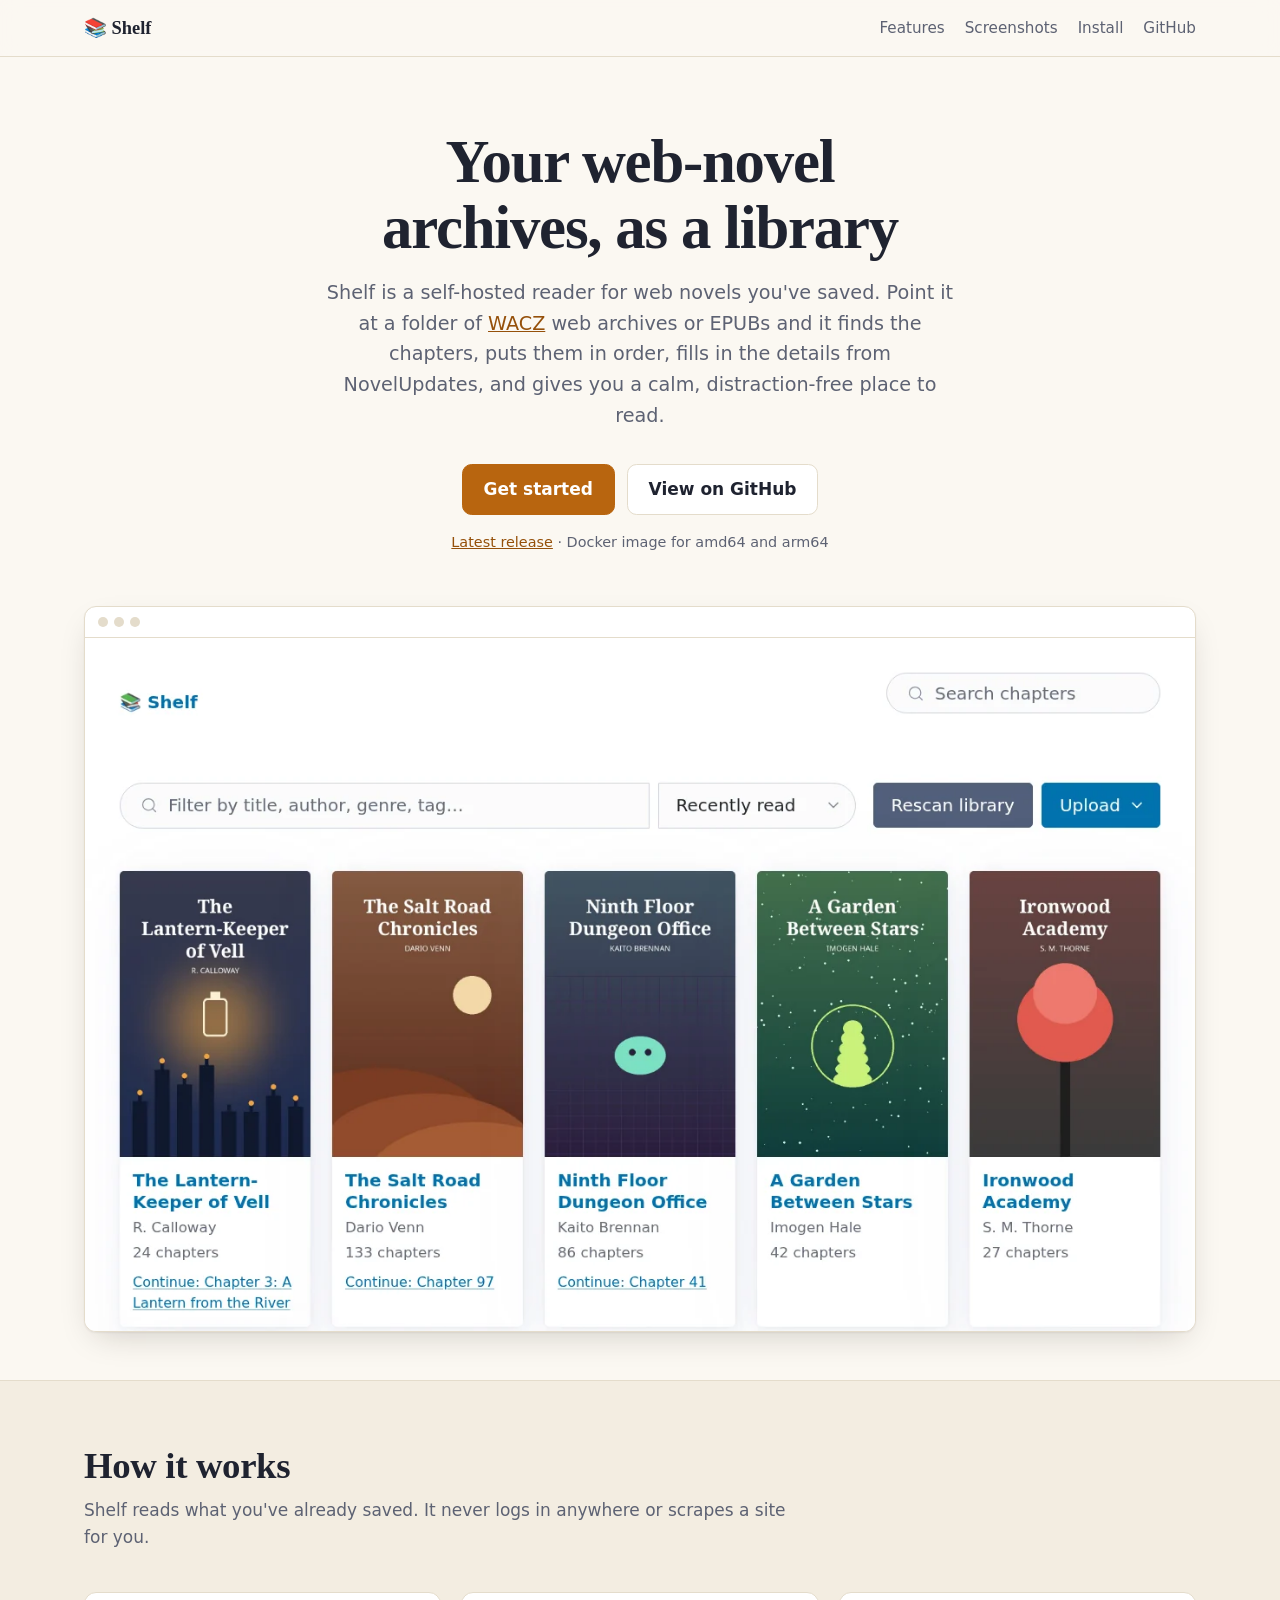
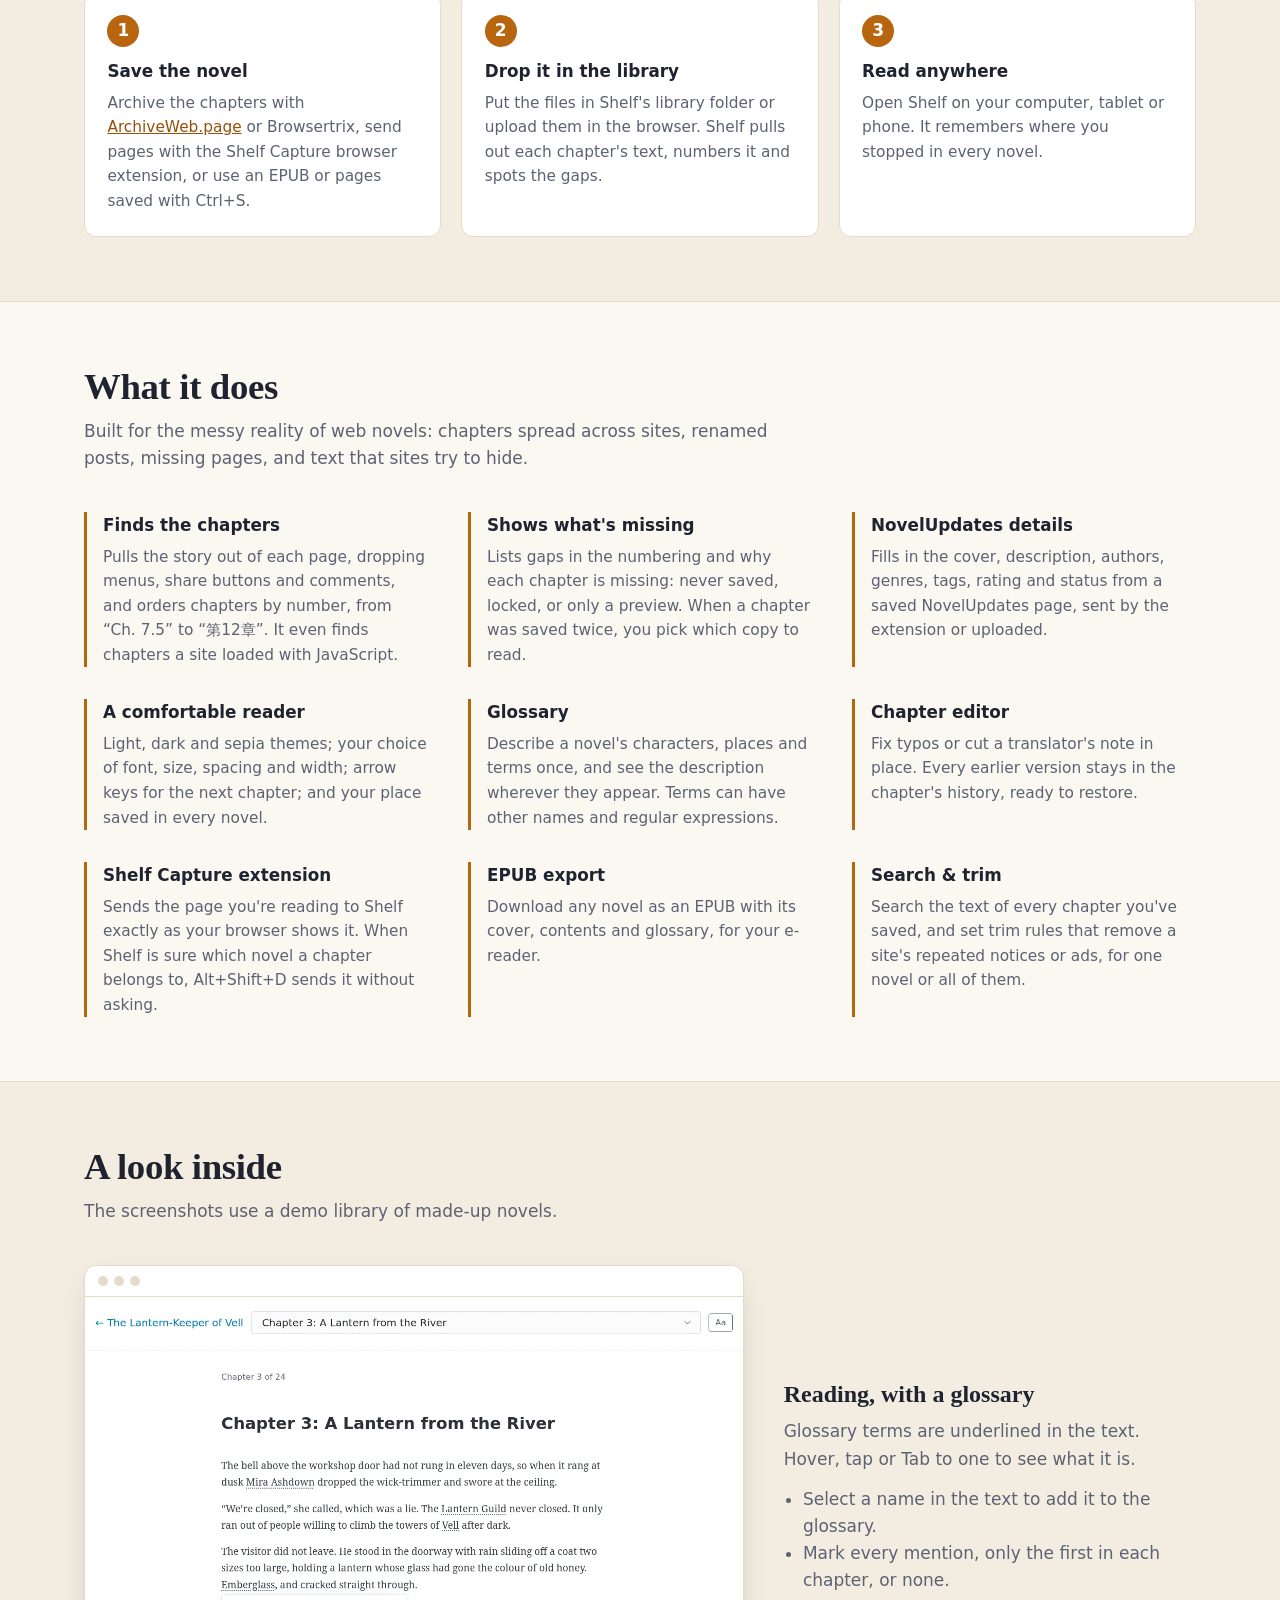
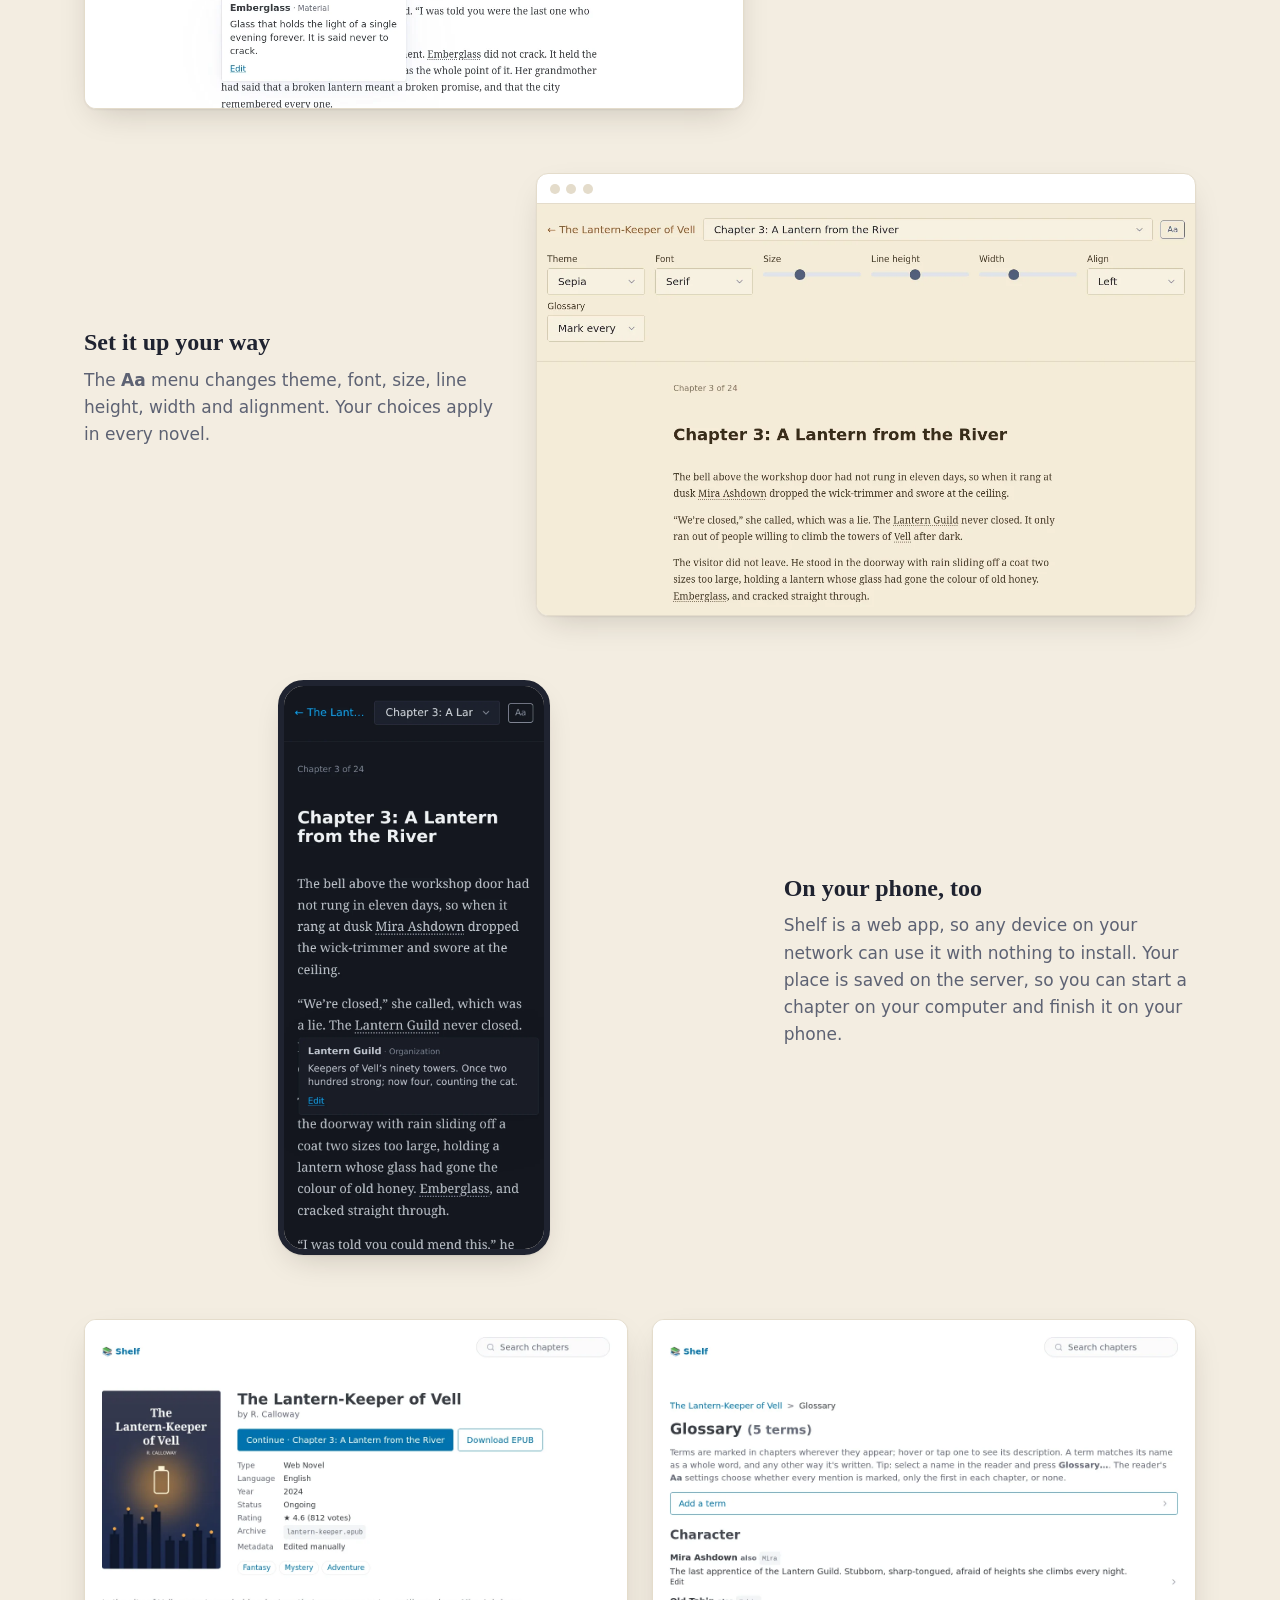
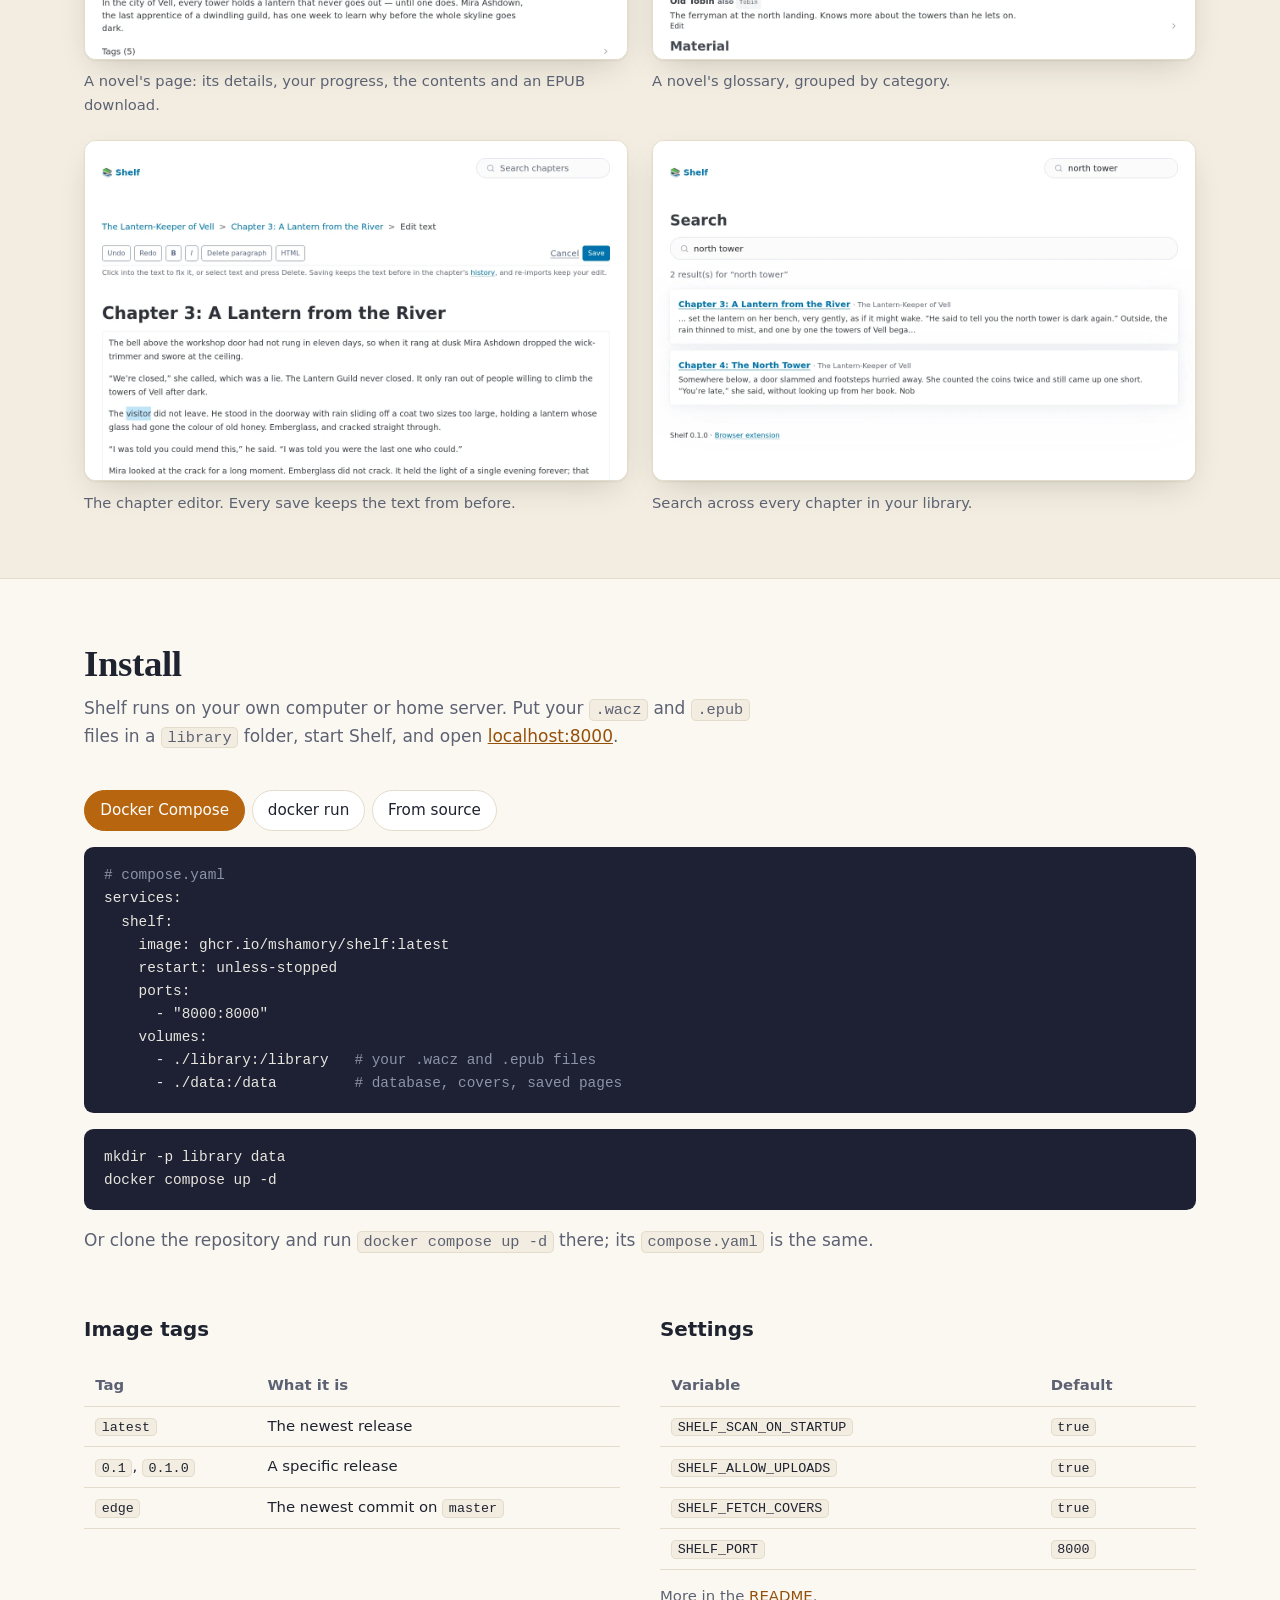
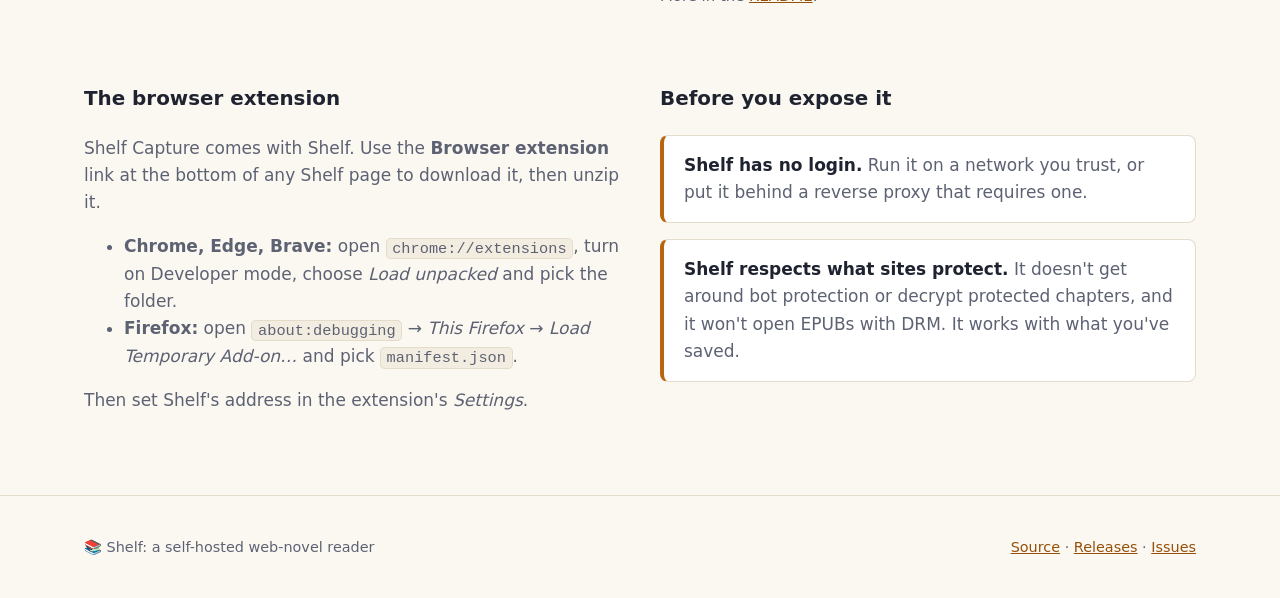
==== docs/index.html @ 689525d3 "Add a project website on GitHub Pages docs/ holds a landing page with an overview, screenshots of a " ====
<!doctype html>
<html lang="en">
<head>
<meta charset="utf-8">
<meta name="viewport" content="width=device-width, initial-scale=1">
<title>Shelf: a self-hosted reader for your web-novel archives</title>
<meta name="description" content="Shelf turns WACZ web archives and EPUBs of web novels into a clean, self-hosted library and reader, with NovelUpdates metadata, a glossary, a chapter editor and EPUB export.">
<meta property="og:title" content="Shelf">
<meta property="og:description" content="A self-hosted reader for your web-novel archives.">
<meta property="og:image" content="https://mshamory.github.io/Shelf/screenshots/library.webp">
<link rel="icon" href="data:image/svg+xml,<svg xmlns='http://www.w3.org/2000/svg' viewBox='0 0 100 100'><text y='.9em' font-size='90'>📚</text></svg>">
<style>
:root {
  color-scheme: light dark;
  --bg: #fbf8f2;
  --bg-alt: #f3ede1;
  --card: #ffffff;
  --ink: #1f2330;
  --muted: #5d6273;
  --line: #e4dccb;
  --accent: #b8650f;
  --accent-ink: #ffffff;
  --link: #95500a;
  --code-bg: #1d2133;
  --code-ink: #e8e6df;
  --shadow: 0 1px 2px rgb(30 25 15 / .06), 0 12px 32px -12px rgb(30 25 15 / .22);
  --serif: "Iowan Old Style", "Charter", "Bitstream Charter", "Noto Serif", Georgia, serif;
  --sans: system-ui, -apple-system, "Segoe UI", Roboto, "Noto Sans", sans-serif;
  --mono: ui-monospace, "SF Mono", "Cascadia Code", "JetBrains Mono", Menlo, Consolas, monospace;
}
@media (prefers-color-scheme: dark) {
  :root {
    --bg: #12151f;
    --bg-alt: #181c29;
    --card: #1d2231;
    --ink: #e9e6de;
    --muted: #a3a6b3;
    --line: #2c3243;
    --accent: #f2a541;
    --accent-ink: #1b1406;
    --link: #f4b660;
    --code-bg: #0b0d14;
    --shadow: 0 1px 2px rgb(0 0 0 / .3), 0 16px 40px -16px rgb(0 0 0 / .7);
  }
}
* { box-sizing: border-box; }
html { scroll-behavior: smooth; }
body { margin: 0; background: var(--bg); color: var(--ink); font: 17px/1.6 var(--sans); }
a { color: var(--link); }
img { max-width: 100%; height: auto; display: block; }
.wrap { max-width: 72rem; margin: 0 auto; padding-inline: 1.25rem; }

/* header */
header.top { position: sticky; top: 0; z-index: 10; background: color-mix(in srgb, var(--bg) 88%, transparent);
  backdrop-filter: blur(10px); border-bottom: 1px solid var(--line); }
header.top .wrap { display: flex; align-items: center; gap: 1.5rem; height: 3.5rem; }
.brand { font: 700 1.15rem var(--serif); color: var(--ink); text-decoration: none; margin-right: auto; }
header nav { display: flex; gap: 1.25rem; font-size: .95rem; }
header nav a { color: var(--muted); text-decoration: none; }
header nav a:hover { color: var(--ink); }
@media (max-width: 40rem) { header nav a:not(.gh) { display: none; } }

/* hero */
.hero { padding-block: 4.5rem 3rem; text-align: center; }
.hero h1 { font: 700 clamp(2.3rem, 6vw, 3.8rem)/1.08 var(--serif); letter-spacing: -.02em; margin: 0 auto 1.1rem; max-width: 18ch; }
.hero p.lede { font-size: 1.2rem; color: var(--muted); max-width: 40rem; margin: 0 auto 2rem; }
.buttons { display: flex; gap: .75rem; justify-content: center; flex-wrap: wrap; }
.btn { display: inline-block; padding: .7rem 1.3rem; border-radius: .6rem; font-weight: 600; text-decoration: none;
  border: 1px solid var(--line); color: var(--ink); background: var(--card); }
.btn.primary { background: var(--accent); border-color: var(--accent); color: var(--accent-ink); }
.btn:hover { filter: brightness(1.06); }
.version { margin-top: 1rem; font-size: .9rem; color: var(--muted); }

.frame { border-radius: .75rem; overflow: hidden; box-shadow: var(--shadow); border: 1px solid var(--line); background: var(--card); }
.frame .bar { height: 1.9rem; display: flex; align-items: center; gap: .4rem; padding-inline: .8rem; border-bottom: 1px solid var(--line); }
.frame .bar i { width: .62rem; height: .62rem; border-radius: 50%; background: var(--line); }
.hero .frame { margin-top: 3.25rem; }

/* sections */
section { padding-block: 4rem; }
section.alt { background: var(--bg-alt); border-block: 1px solid var(--line); }
h2 { font: 700 clamp(1.7rem, 4vw, 2.3rem)/1.15 var(--serif); margin: 0 0 .6rem; letter-spacing: -.01em; }
.sub { color: var(--muted); margin: 0 0 2.5rem; max-width: 44rem; }

.steps { display: grid; grid-template-columns: repeat(auto-fit, minmax(15rem, 1fr)); gap: 1.25rem; counter-reset: step; }
.step { background: var(--card); border: 1px solid var(--line); border-radius: .75rem; padding: 1.4rem; }
.step::before { counter-increment: step; content: counter(step); display: inline-grid; place-items: center;
  width: 2rem; height: 2rem; border-radius: 50%; background: var(--accent); color: var(--accent-ink); font-weight: 700; margin-bottom: .7rem; }
.step h3, .feature h3 { margin: 0 0 .35rem; font-size: 1.05rem; }
.step p, .feature p { margin: 0; color: var(--muted); font-size: .96rem; }

.features { display: grid; grid-template-columns: repeat(auto-fit, minmax(17rem, 1fr)); gap: 2rem 2.5rem; }
.feature { padding-left: 1rem; border-left: 3px solid var(--accent); }

/* showcase rows */
.show { display: grid; grid-template-columns: 1.6fr 1fr; gap: 2.5rem; align-items: center; margin-bottom: 4rem; }
.show:last-child { margin-bottom: 0; }
.show.flip { grid-template-columns: 1fr 1.6fr; }
.show.flip .frame { order: 2; }
.show h3 { font: 700 1.5rem/1.2 var(--serif); margin: 0 0 .6rem; }
.show p { color: var(--muted); margin: 0 0 .8rem; }
.show ul { color: var(--muted); padding-left: 1.2rem; margin: 0; }
.phone { max-width: 17rem; margin-inline: auto; border-radius: 1.6rem; overflow: hidden; border: 6px solid var(--ink); box-shadow: var(--shadow); }
@media (max-width: 50rem) {
  .show, .show.flip { grid-template-columns: 1fr; gap: 1.5rem; }
  .show.flip .frame { order: 0; }
}

.gallery { display: grid; grid-template-columns: repeat(auto-fit, minmax(min(100%, 26rem), 1fr)); gap: 1.5rem; }
.gallery figure { margin: 0; }
.gallery figcaption { margin-top: .6rem; font-size: .92rem; color: var(--muted); }
.gallery a { display: block; }

/* install */
.tabs { display: flex; gap: .4rem; flex-wrap: wrap; margin-bottom: 1rem; }
.tabs button { font: inherit; font-size: .95rem; padding: .45rem .95rem; border-radius: 2rem; border: 1px solid var(--line);
  background: var(--card); color: var(--ink); cursor: pointer; }
.tabs button[aria-selected="true"] { background: var(--accent); border-color: var(--accent); color: var(--accent-ink); }
.panel p { color: var(--muted); }
pre { background: var(--code-bg); color: var(--code-ink); padding: 1.1rem 1.25rem; border-radius: .6rem; overflow-x: auto;
  font: .9rem/1.6 var(--mono); margin: 0 0 1rem; }
pre .c { color: #8d93a8; }
code { font-family: var(--mono); font-size: .9em; }
:not(pre) > code { background: var(--bg-alt); border: 1px solid var(--line); padding: .05rem .35rem; border-radius: .3rem; }
.cols { display: grid; grid-template-columns: repeat(auto-fit, minmax(20rem, 1fr)); gap: 2.5rem; }
.table-wrap { overflow-x: auto; }
table { border-collapse: collapse; width: 100%; font-size: .93rem; }
th, td { text-align: left; padding: .5rem .7rem; border-bottom: 1px solid var(--line); vertical-align: top; }
th { color: var(--muted); font-weight: 600; }

.note { background: var(--card); border: 1px solid var(--line); border-left: 4px solid var(--accent); border-radius: .5rem; padding: 1rem 1.25rem; color: var(--muted); }
.note strong { color: var(--ink); }

footer { padding-block: 2.5rem; color: var(--muted); font-size: .9rem; border-top: 1px solid var(--line); }
footer .wrap { display: flex; flex-wrap: wrap; gap: .5rem 1.5rem; justify-content: space-between; }
</style>
</head>
<body>

<header class="top">
  <div class="wrap">
    <a class="brand" href="#">📚 Shelf</a>
    <nav>
      <a href="#features">Features</a>
      <a href="#screenshots">Screenshots</a>
      <a href="#install">Install</a>
      <a class="gh" href="https://github.com/mshamory/Shelf">GitHub</a>
    </nav>
  </div>
</header>

<main>
<section class="hero">
  <div class="wrap">
    <h1>Your web-novel archives, as a library</h1>
    <p class="lede">Shelf is a self-hosted reader for web novels you've saved. Point it at a folder of
      <a href="https://specs.webrecorder.net/wacz/latest/">WACZ</a> web archives or EPUBs and it finds the
      chapters, puts them in order, fills in the details from NovelUpdates, and gives you a calm,
      distraction-free place to read.</p>
    <div class="buttons">
      <a class="btn primary" href="#install">Get started</a>
      <a class="btn" href="https://github.com/mshamory/Shelf">View on GitHub</a>
    </div>
    <p class="version"><a href="https://github.com/mshamory/Shelf/releases/latest">Latest release</a> · Docker image for amd64 and arm64</p>
    <div class="frame">
      <div class="bar"><i></i><i></i><i></i></div>
      <picture>
        <source srcset="screenshots/library-dark.webp" media="(prefers-color-scheme: dark)">
        <img src="screenshots/library.webp" width="1280" height="800" alt="Shelf's library: six novels shown as covers, with Continue links on the ones being read">
      </picture>
    </div>
  </div>
</section>

<section class="alt">
  <div class="wrap">
    <h2>How it works</h2>
    <p class="sub">Shelf reads what you've already saved. It never logs in anywhere or scrapes a site for you.</p>
    <div class="steps">
      <div class="step"><h3>Save the novel</h3><p>Archive the chapters with <a href="https://archiveweb.page">ArchiveWeb.page</a> or Browsertrix, send pages with the Shelf Capture browser extension, or use an EPUB or pages saved with Ctrl+S.</p></div>
      <div class="step"><h3>Drop it in the library</h3><p>Put the files in Shelf's library folder or upload them in the browser. Shelf pulls out each chapter's text, numbers it and spots the gaps.</p></div>
      <div class="step"><h3>Read anywhere</h3><p>Open Shelf on your computer, tablet or phone. It remembers where you stopped in every novel.</p></div>
    </div>
  </div>
</section>

<section id="features">
  <div class="wrap">
    <h2>What it does</h2>
    <p class="sub">Built for the messy reality of web novels: chapters spread across sites, renamed posts, missing pages, and text that sites try to hide.</p>
    <div class="features">
      <div class="feature"><h3>Finds the chapters</h3><p>Pulls the story out of each page, dropping menus, share buttons and comments, and orders chapters by number, from “Ch. 7.5” to “第12章”. It even finds chapters a site loaded with JavaScript.</p></div>
      <div class="feature"><h3>Shows what's missing</h3><p>Lists gaps in the numbering and why each chapter is missing: never saved, locked, or only a preview. When a chapter was saved twice, you pick which copy to read.</p></div>
      <div class="feature"><h3>NovelUpdates details</h3><p>Fills in the cover, description, authors, genres, tags, rating and status from a saved NovelUpdates page, sent by the extension or uploaded.</p></div>
      <div class="feature"><h3>A comfortable reader</h3><p>Light, dark and sepia themes; your choice of font, size, spacing and width; arrow keys for the next chapter; and your place saved in every novel.</p></div>
      <div class="feature"><h3>Glossary</h3><p>Describe a novel's characters, places and terms once, and see the description wherever they appear. Terms can have other names and regular expressions.</p></div>
      <div class="feature"><h3>Chapter editor</h3><p>Fix typos or cut a translator's note in place. Every earlier version stays in the chapter's history, ready to restore.</p></div>
      <div class="feature"><h3>Shelf Capture extension</h3><p>Sends the page you're reading to Shelf exactly as your browser shows it. When Shelf is sure which novel a chapter belongs to, Alt+Shift+D sends it without asking.</p></div>
      <div class="feature"><h3>EPUB export</h3><p>Download any novel as an EPUB with its cover, contents and glossary, for your e-reader.</p></div>
      <div class="feature"><h3>Search &amp; trim</h3><p>Search the text of every chapter you've saved, and set trim rules that remove a site's repeated notices or ads, for one novel or all of them.</p></div>
    </div>
  </div>
</section>

<section id="screenshots" class="alt">
  <div class="wrap">
    <h2>A look inside</h2>
    <p class="sub">The screenshots use a demo library of made-up novels.</p>

    <div class="show">
      <div class="frame"><div class="bar"><i></i><i></i><i></i></div>
        <img src="screenshots/reader.webp" width="1280" height="800" loading="lazy" alt="The reader showing a chapter, with a glossary pop-up describing the term Emberglass"></div>
      <div>
        <h3>Reading, with a glossary</h3>
        <p>Glossary terms are underlined in the text. Hover, tap or Tab to one to see what it is.</p>
        <ul>
          <li>Select a name in the text to add it to the glossary.</li>
          <li>Mark every mention, only the first in each chapter, or none.</li>
        </ul>
      </div>
    </div>

    <div class="show flip">
      <div class="frame"><div class="bar"><i></i><i></i><i></i></div>
        <img src="screenshots/reader-sepia.webp" width="1280" height="800" loading="lazy" alt="The reader in the sepia theme with the reading settings open"></div>
      <div>
        <h3>Set it up your way</h3>
        <p>The <strong>Aa</strong> menu changes theme, font, size, line height, width and alignment. Your choices apply in every novel.</p>
      </div>
    </div>

    <div class="show">
      <div class="phone"><img src="screenshots/reader-phone.webp" width="780" height="1688" loading="lazy" alt="The reader on a phone in the dark theme, with a glossary pop-up open"></div>
      <div>
        <h3>On your phone, too</h3>
        <p>Shelf is a web app, so any device on your network can use it with nothing to install. Your place is saved on the server, so you can start a chapter on your computer and finish it on your phone.</p>
      </div>
    </div>

    <div class="gallery">
      <figure><a href="screenshots/novel.webp"><div class="frame"><img src="screenshots/novel.webp" width="1280" height="800" loading="lazy" alt="A novel's page with cover, details, Continue and Download EPUB buttons"></div></a>
        <figcaption>A novel's page: its details, your progress, the contents and an EPUB download.</figcaption></figure>
      <figure><a href="screenshots/glossary.webp"><div class="frame"><img src="screenshots/glossary.webp" width="1280" height="800" loading="lazy" alt="A novel's glossary page listing characters with their descriptions and other names"></div></a>
        <figcaption>A novel's glossary, grouped by category.</figcaption></figure>
      <figure><a href="screenshots/editor.webp"><div class="frame"><img src="screenshots/editor.webp" width="1280" height="800" loading="lazy" alt="The chapter editor with undo, bold, italic, delete paragraph and HTML buttons"></div></a>
        <figcaption>The chapter editor. Every save keeps the text from before.</figcaption></figure>
      <figure><a href="screenshots/search.webp"><div class="frame"><img src="screenshots/search.webp" width="1280" height="800" loading="lazy" alt="Search results for “north tower” showing matching passages from two chapters"></div></a>
        <figcaption>Search across every chapter in your library.</figcaption></figure>
    </div>
  </div>
</section>

<section id="install">
  <div class="wrap">
    <h2>Install</h2>
    <p class="sub">Shelf runs on your own computer or home server. Put your <code>.wacz</code> and <code>.epub</code> files in a <code>library</code> folder, start Shelf, and open <a href="http://localhost:8000">localhost:8000</a>.</p>

    <div class="tabs" role="tablist">
      <button role="tab" aria-selected="true" aria-controls="p-compose" id="t-compose">Docker Compose</button>
      <button role="tab" aria-selected="false" aria-controls="p-run" id="t-run">docker run</button>
      <button role="tab" aria-selected="false" aria-controls="p-source" id="t-source">From source</button>
    </div>

    <div class="panel" role="tabpanel" id="p-compose" aria-labelledby="t-compose">
<pre><span class="c"># compose.yaml</span>
services:
  shelf:
    image: ghcr.io/mshamory/shelf:latest
    restart: unless-stopped
    ports:
      - "8000:8000"
    volumes:
      - ./library:/library   <span class="c"># your .wacz and .epub files</span>
      - ./data:/data         <span class="c"># database, covers, saved pages</span></pre>
<pre>mkdir -p library data
docker compose up -d</pre>
      <p>Or clone the repository and run <code>docker compose up -d</code> there; its <code>compose.yaml</code> is the same.</p>
    </div>

    <div class="panel" role="tabpanel" id="p-run" aria-labelledby="t-run" hidden>
<pre>mkdir -p library data
docker run -d --name shelf -p 8000:8000 \
  -v "$PWD/library:/library" -v "$PWD/data:/data" \
  ghcr.io/mshamory/shelf:latest</pre>
      <p>The container runs as user ID 1000, so the two folders need to be writable by that user.</p>
    </div>

    <div class="panel" role="tabpanel" id="p-source" aria-labelledby="t-source" hidden>
<pre>git clone https://github.com/mshamory/Shelf.git
cd Shelf
uv sync
uv run shelf     <span class="c"># http://localhost:8000, uses ./library and ./data</span></pre>
      <p>Needs Python 3.12 and <a href="https://docs.astral.sh/uv/">uv</a>. Each <a href="https://github.com/mshamory/Shelf/releases">release</a> also has a wheel you can install with <code>pip install shelf-*.whl</code>.</p>
    </div>

    <div class="cols" style="margin-top:2.5rem">
      <div>
        <h3>Image tags</h3>
        <div class="table-wrap"><table>
          <tr><th>Tag</th><th>What it is</th></tr>
          <tr><td><code>latest</code></td><td>The newest release</td></tr>
          <tr><td><code>0.1</code>, <code>0.1.0</code></td><td>A specific release</td></tr>
          <tr><td><code>edge</code></td><td>The newest commit on <code>master</code></td></tr>
        </table></div>
      </div>
      <div>
        <h3>Settings</h3>
        <div class="table-wrap"><table>
          <tr><th>Variable</th><th>Default</th></tr>
          <tr><td><code>SHELF_SCAN_ON_STARTUP</code></td><td><code>true</code></td></tr>
          <tr><td><code>SHELF_ALLOW_UPLOADS</code></td><td><code>true</code></td></tr>
          <tr><td><code>SHELF_FETCH_COVERS</code></td><td><code>true</code></td></tr>
          <tr><td><code>SHELF_PORT</code></td><td><code>8000</code></td></tr>
        </table></div>
        <p style="color:var(--muted);font-size:.93rem">More in the <a href="https://github.com/mshamory/Shelf#running-with-docker">README</a>.</p>
      </div>
    </div>

    <div class="cols" style="margin-top:2.5rem">
      <div>
        <h3>The browser extension</h3>
        <p style="color:var(--muted)">Shelf Capture comes with Shelf. Use the <strong>Browser extension</strong> link at the bottom of any Shelf page to download it, then unzip it.</p>
        <ul style="color:var(--muted)">
          <li><strong>Chrome, Edge, Brave:</strong> open <code>chrome://extensions</code>, turn on Developer mode, choose <em>Load unpacked</em> and pick the folder.</li>
          <li><strong>Firefox:</strong> open <code>about:debugging</code> → <em>This Firefox</em> → <em>Load Temporary Add-on…</em> and pick <code>manifest.json</code>.</li>
        </ul>
        <p style="color:var(--muted)">Then set Shelf's address in the extension's <em>Settings</em>.</p>
      </div>
      <div>
        <h3>Before you expose it</h3>
        <div class="note"><strong>Shelf has no login.</strong> Run it on a network you trust, or put it behind a reverse proxy that requires one.</div>
        <div class="note" style="margin-top:1rem"><strong>Shelf respects what sites protect.</strong> It doesn't get around bot protection or decrypt protected chapters, and it won't open EPUBs with DRM. It works with what you've saved.</div>
      </div>
    </div>
  </div>
</section>
</main>

<footer>
  <div class="wrap">
    <span>📚 Shelf: a self-hosted web-novel reader</span>
    <span><a href="https://github.com/mshamory/Shelf">Source</a> · <a href="https://github.com/mshamory/Shelf/releases">Releases</a> · <a href="https://github.com/mshamory/Shelf/issues">Issues</a></span>
  </div>
</footer>

<script>
  const tabs = [...document.querySelectorAll('[role=tab]')];
  for (const tab of tabs) tab.addEventListener('click', () => {
    for (const t of tabs) {
      const on = t === tab;
      t.setAttribute('aria-selected', on);
      document.getElementById(t.getAttribute('aria-controls')).hidden = !on;
    }
  });
</script>
</body>
</html>
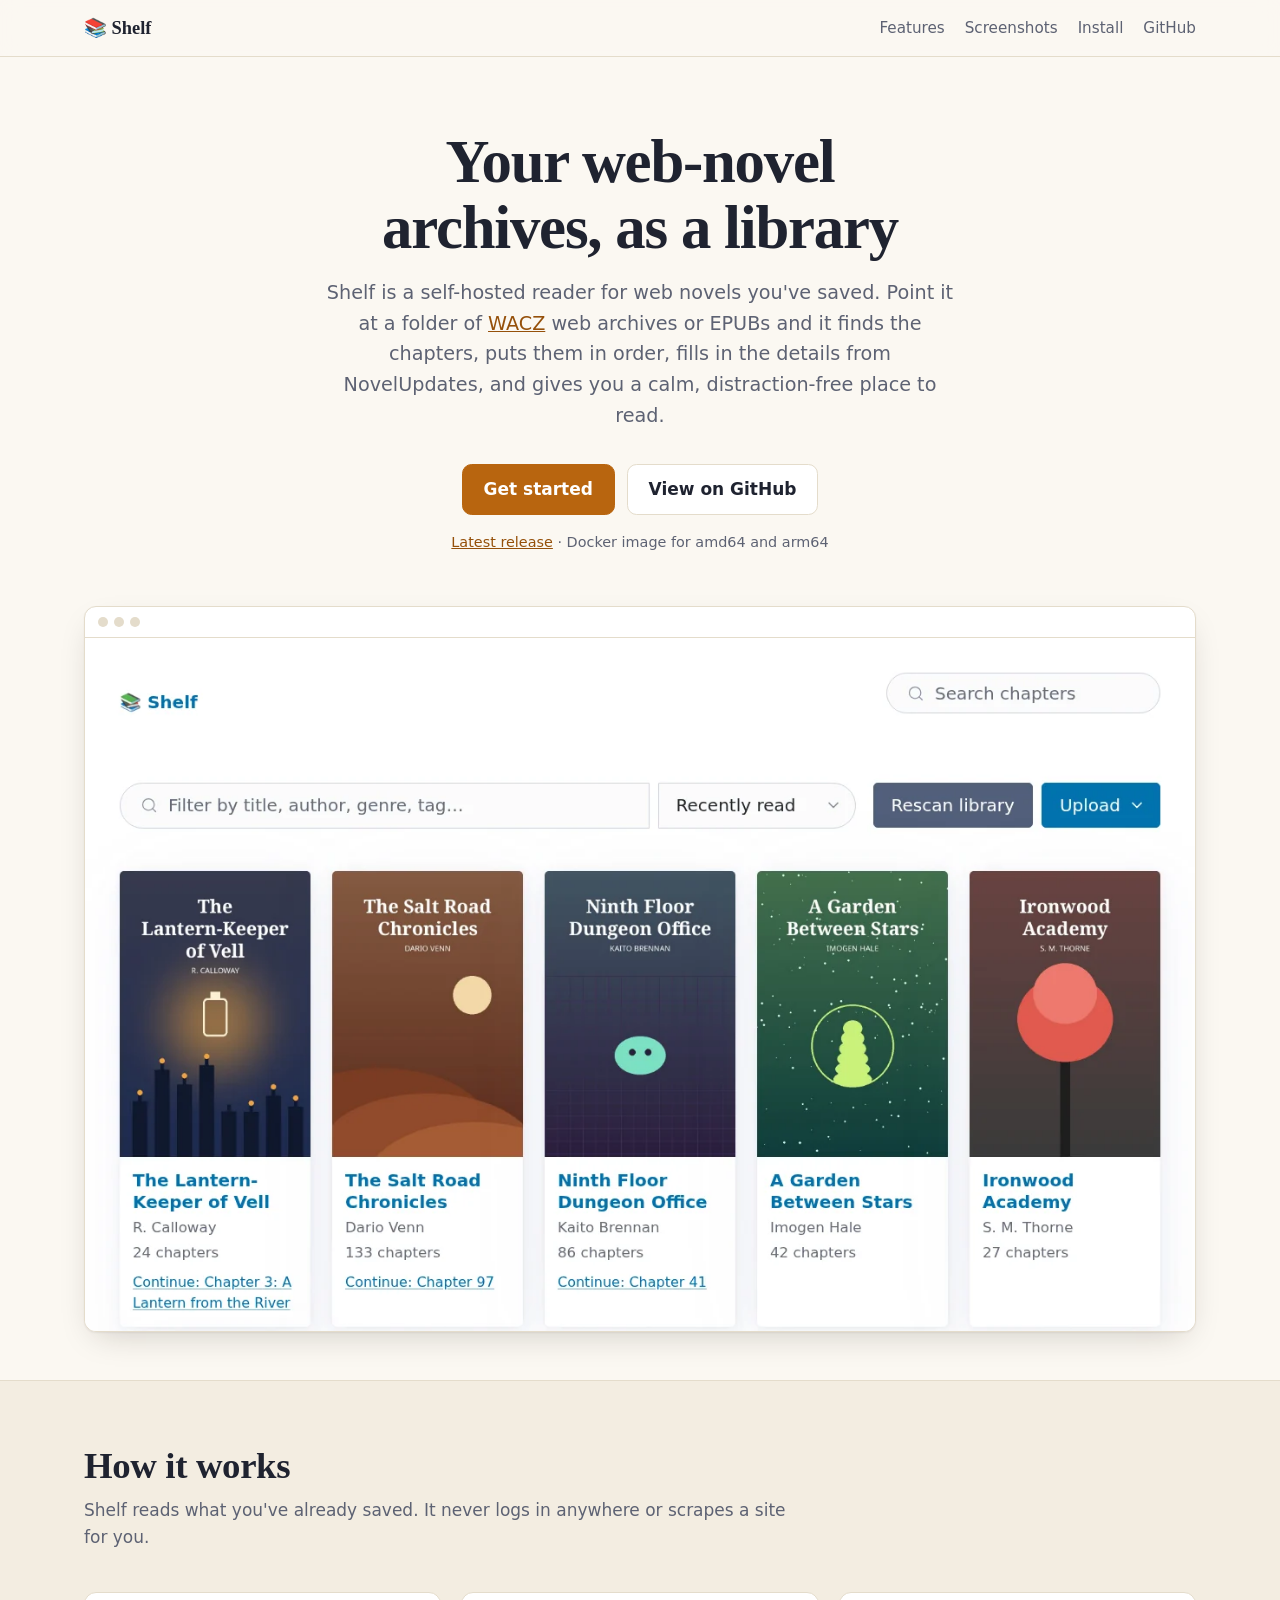
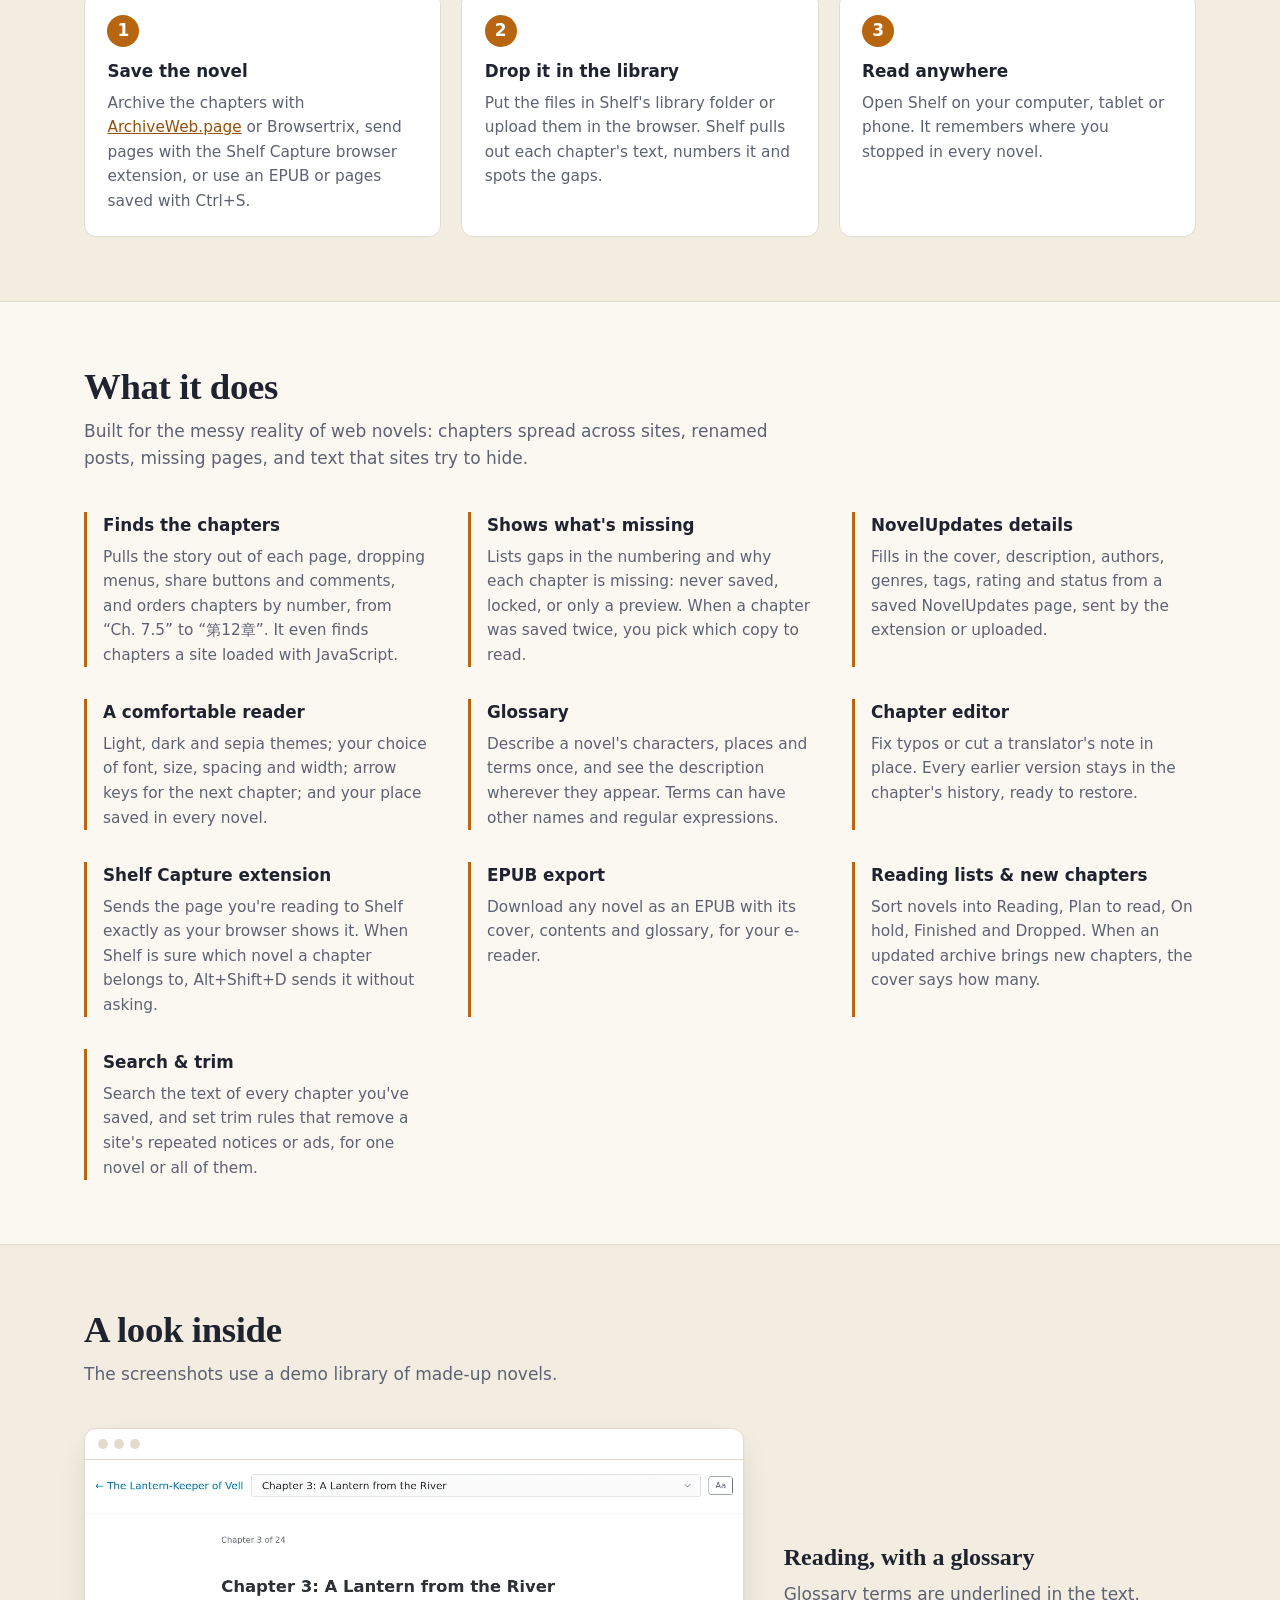
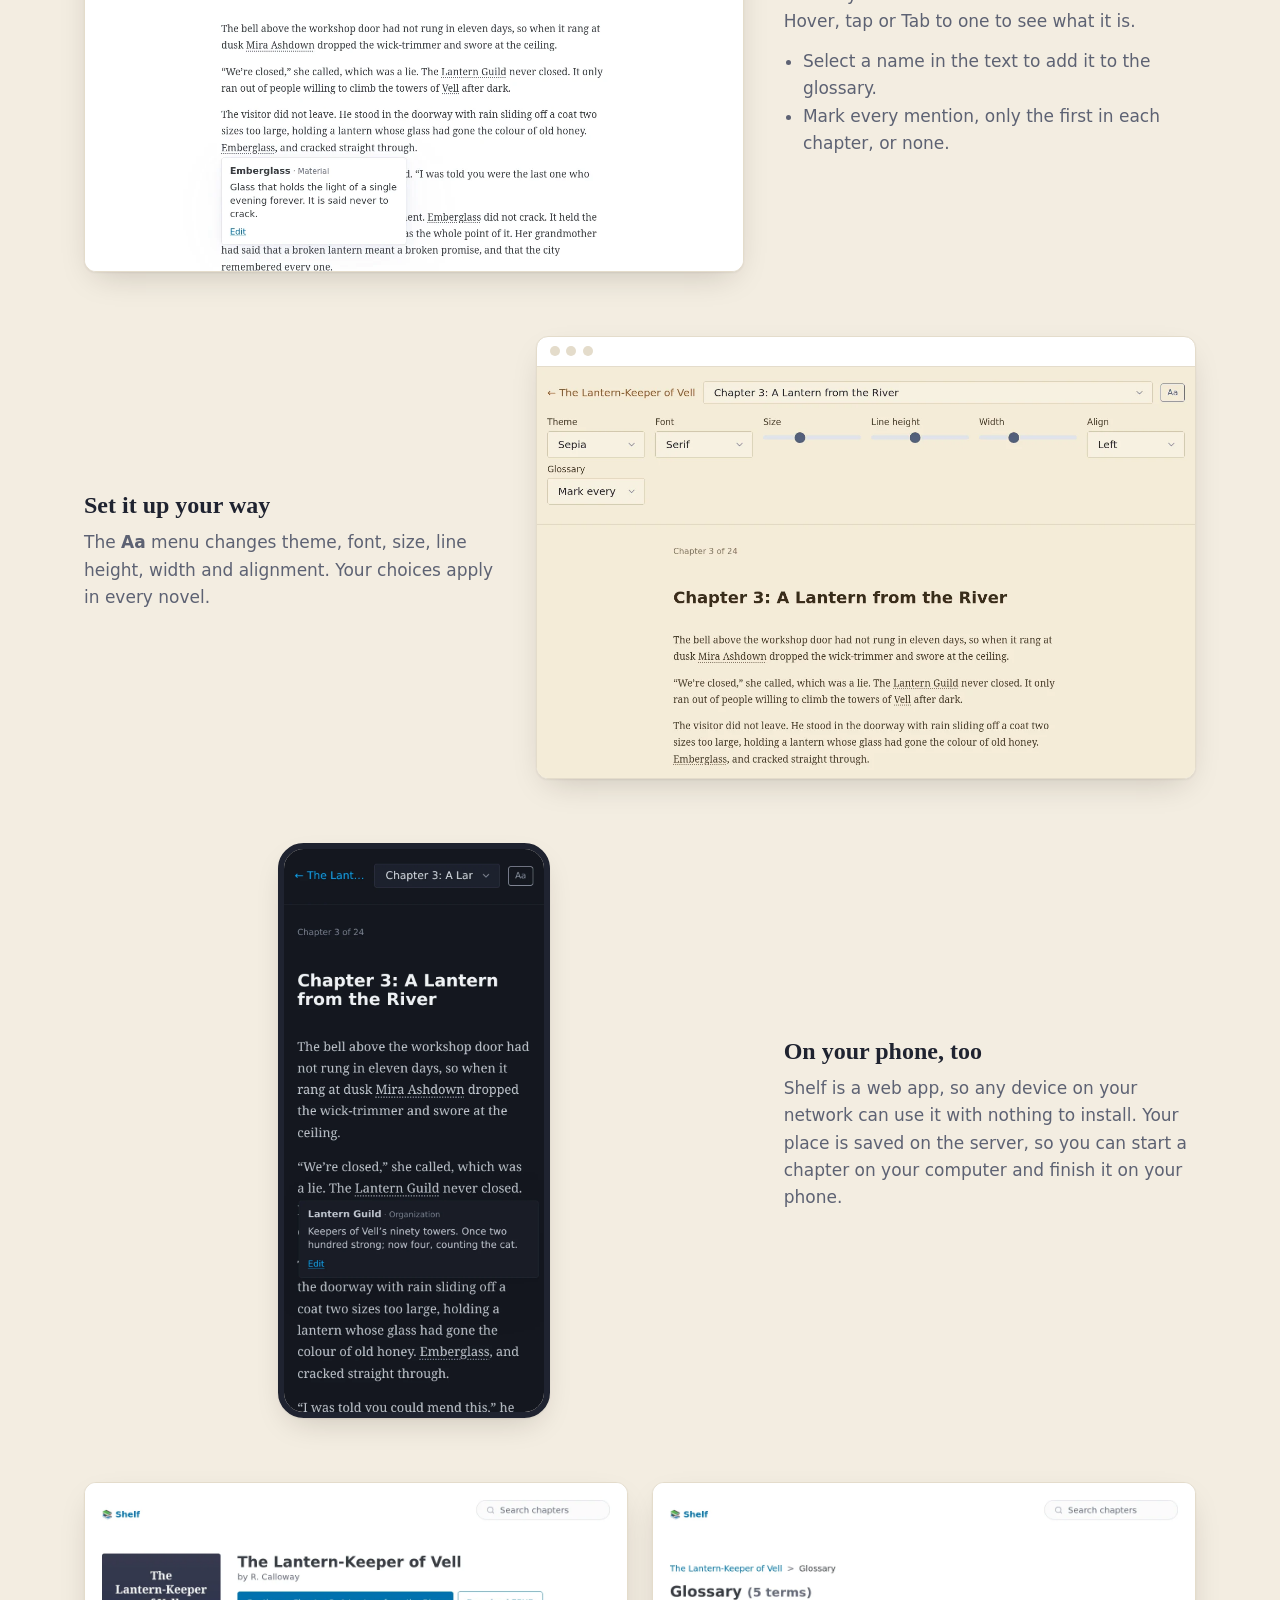
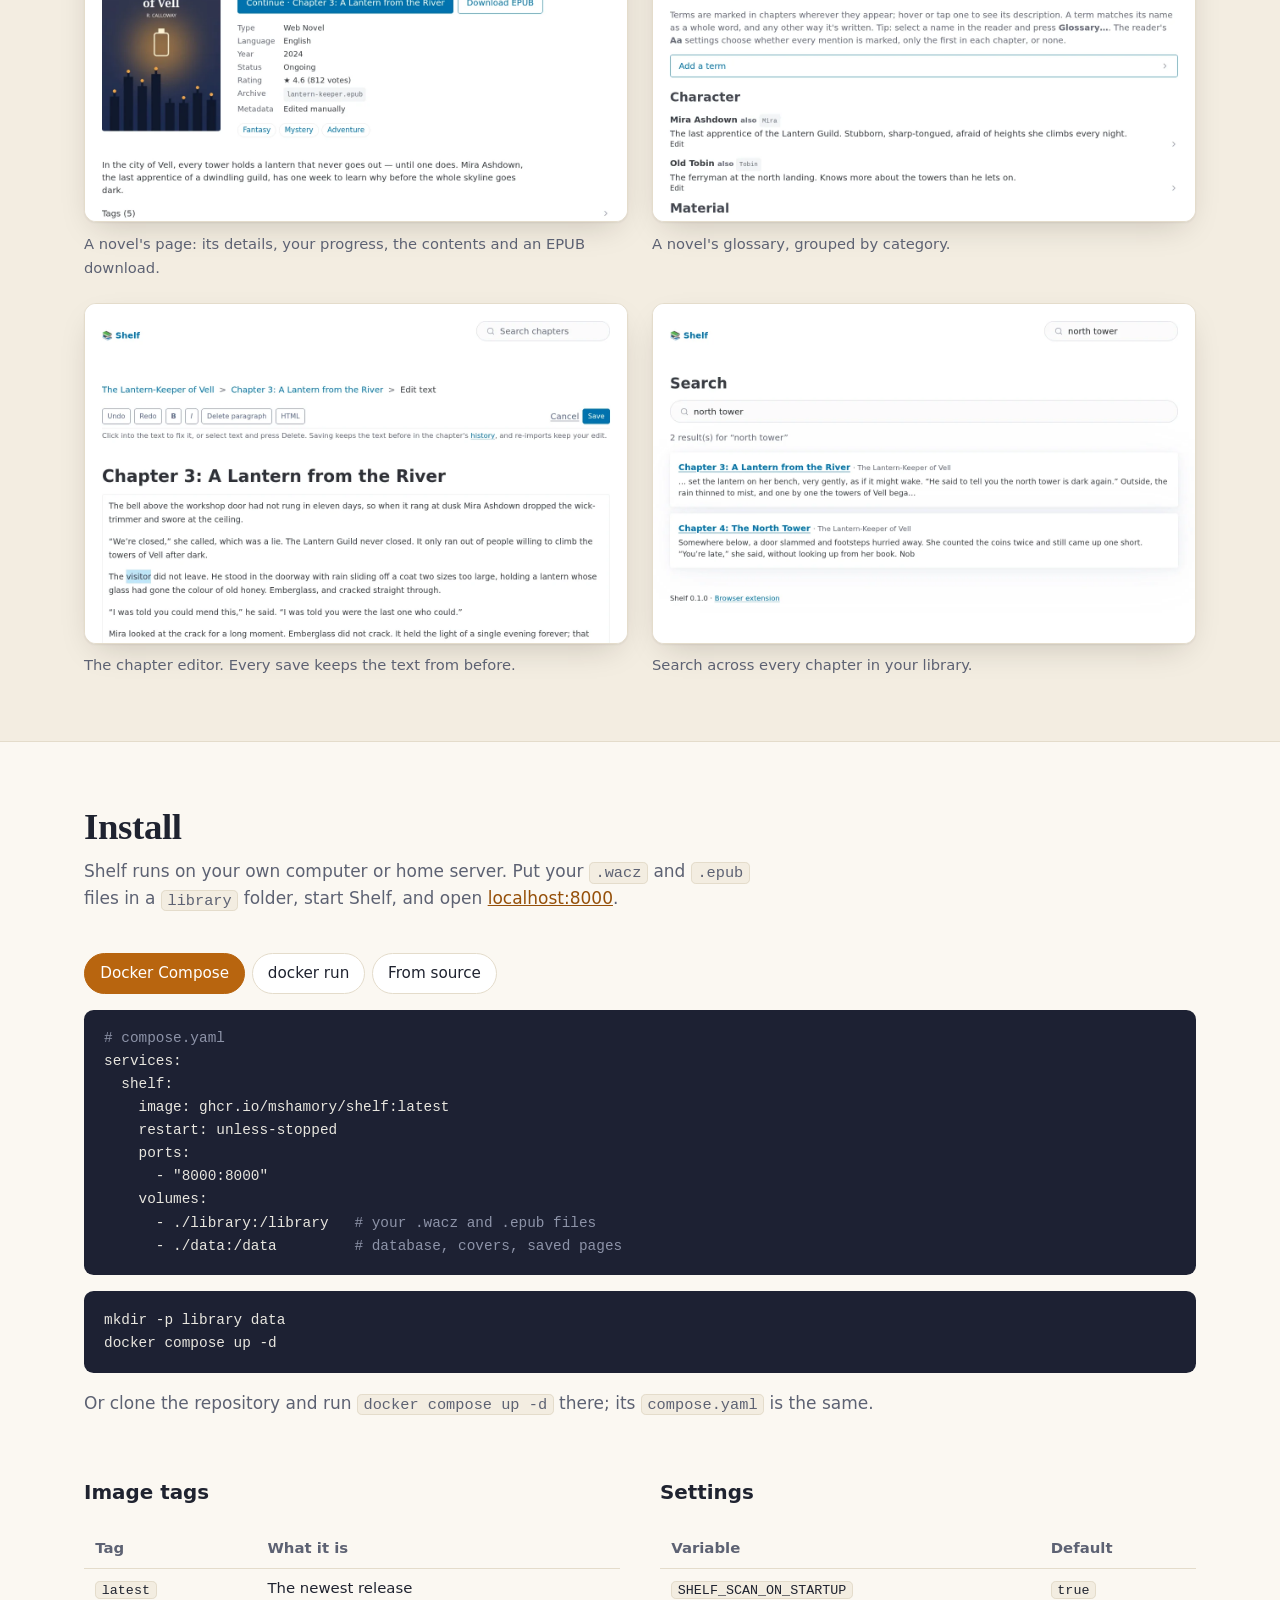
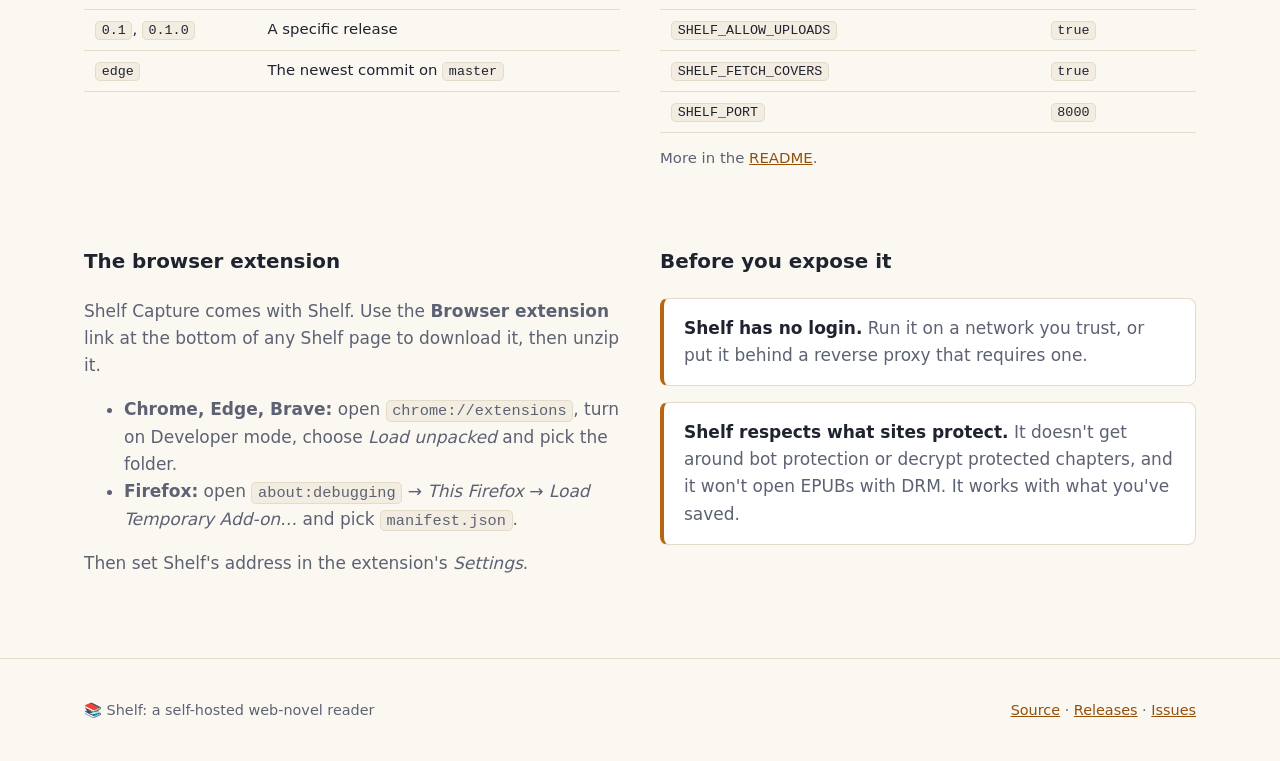
==== commit 5ac758c0: "Add reading lists and new-chapter badges Each novel can be on Reading, Plan to read, On hold, Finish" ====
--- a/docs/index.html
+++ b/docs/index.html
@@ -197,6 +197,7 @@
       <div class="feature"><h3>Chapter editor</h3><p>Fix typos or cut a translator's note in place. Every earlier version stays in the chapter's history, ready to restore.</p></div>
       <div class="feature"><h3>Shelf Capture extension</h3><p>Sends the page you're reading to Shelf exactly as your browser shows it. When Shelf is sure which novel a chapter belongs to, Alt+Shift+D sends it without asking.</p></div>
       <div class="feature"><h3>EPUB export</h3><p>Download any novel as an EPUB with its cover, contents and glossary, for your e-reader.</p></div>
+      <div class="feature"><h3>Reading lists &amp; new chapters</h3><p>Sort novels into Reading, Plan to read, On hold, Finished and Dropped. When an updated archive brings new chapters, the cover says how many.</p></div>
       <div class="feature"><h3>Search &amp; trim</h3><p>Search the text of every chapter you've saved, and set trim rules that remove a site's repeated notices or ads, for one novel or all of them.</p></div>
     </div>
   </div>
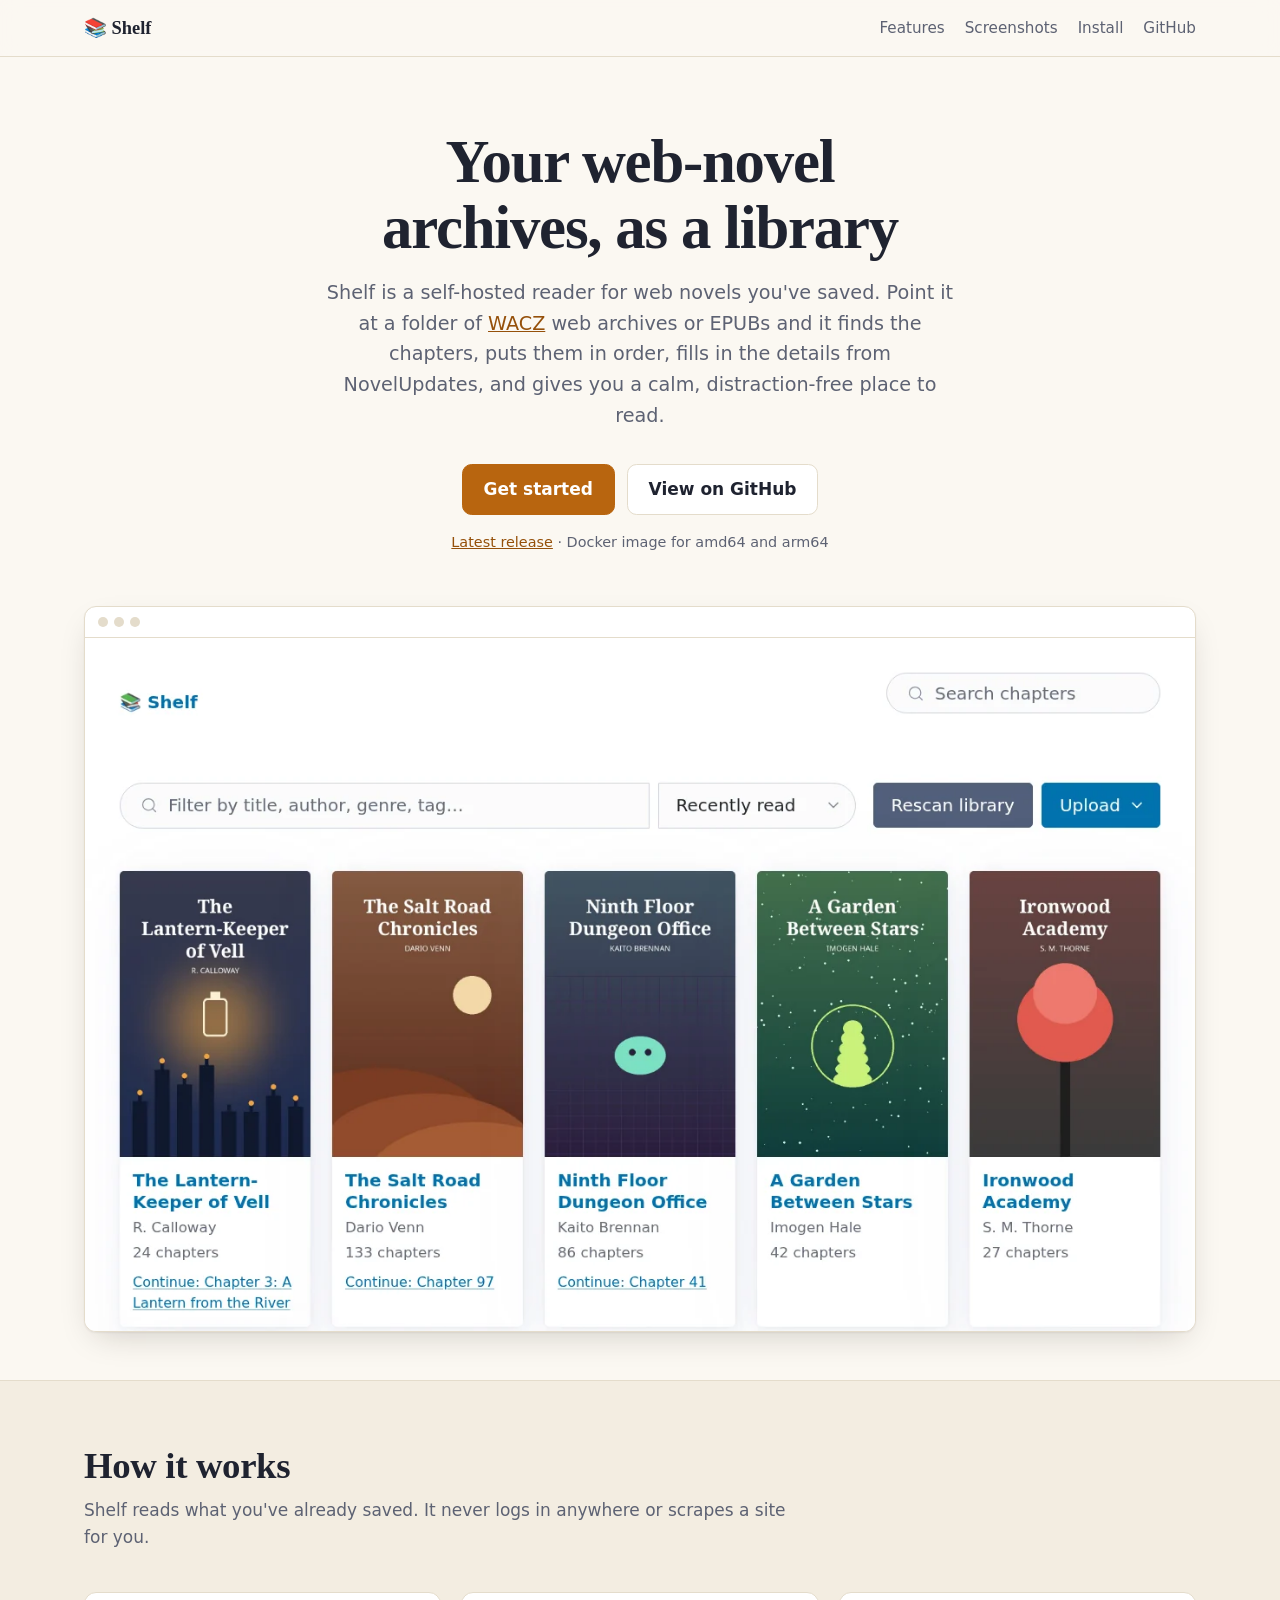
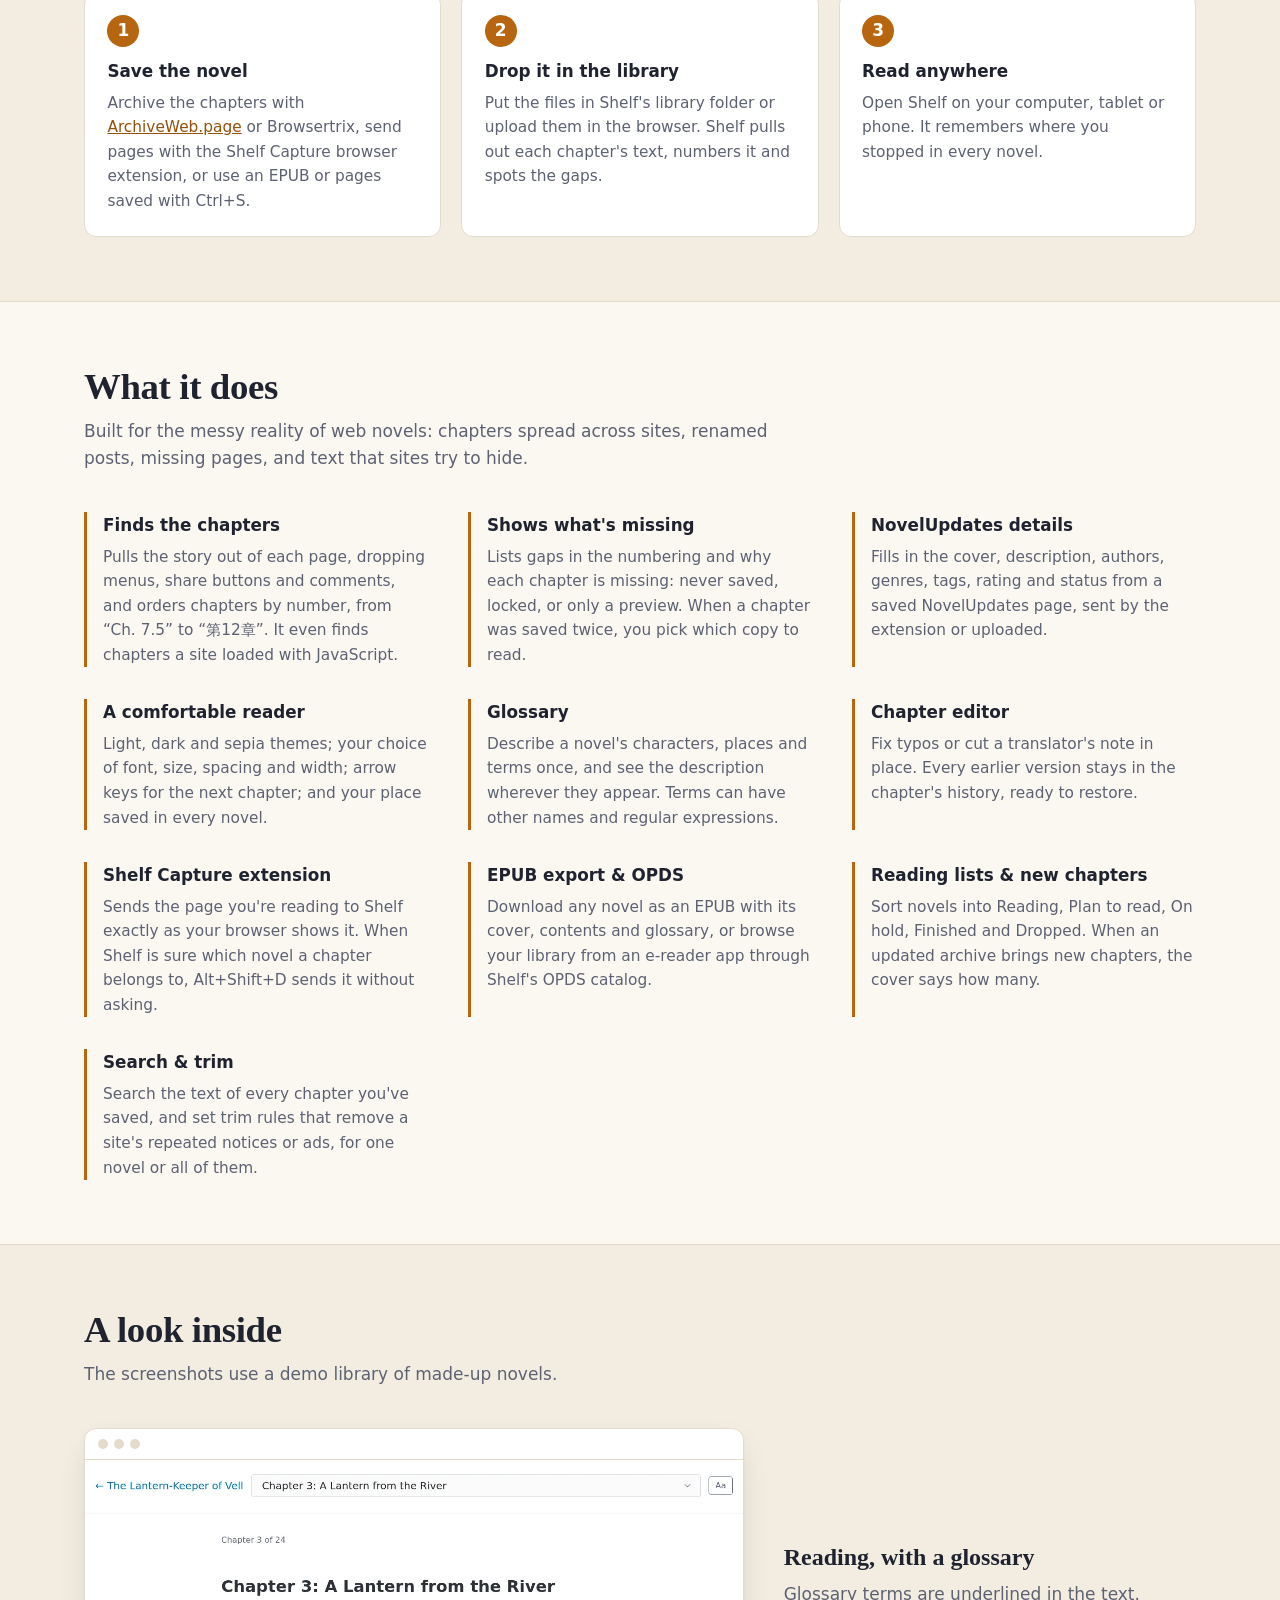
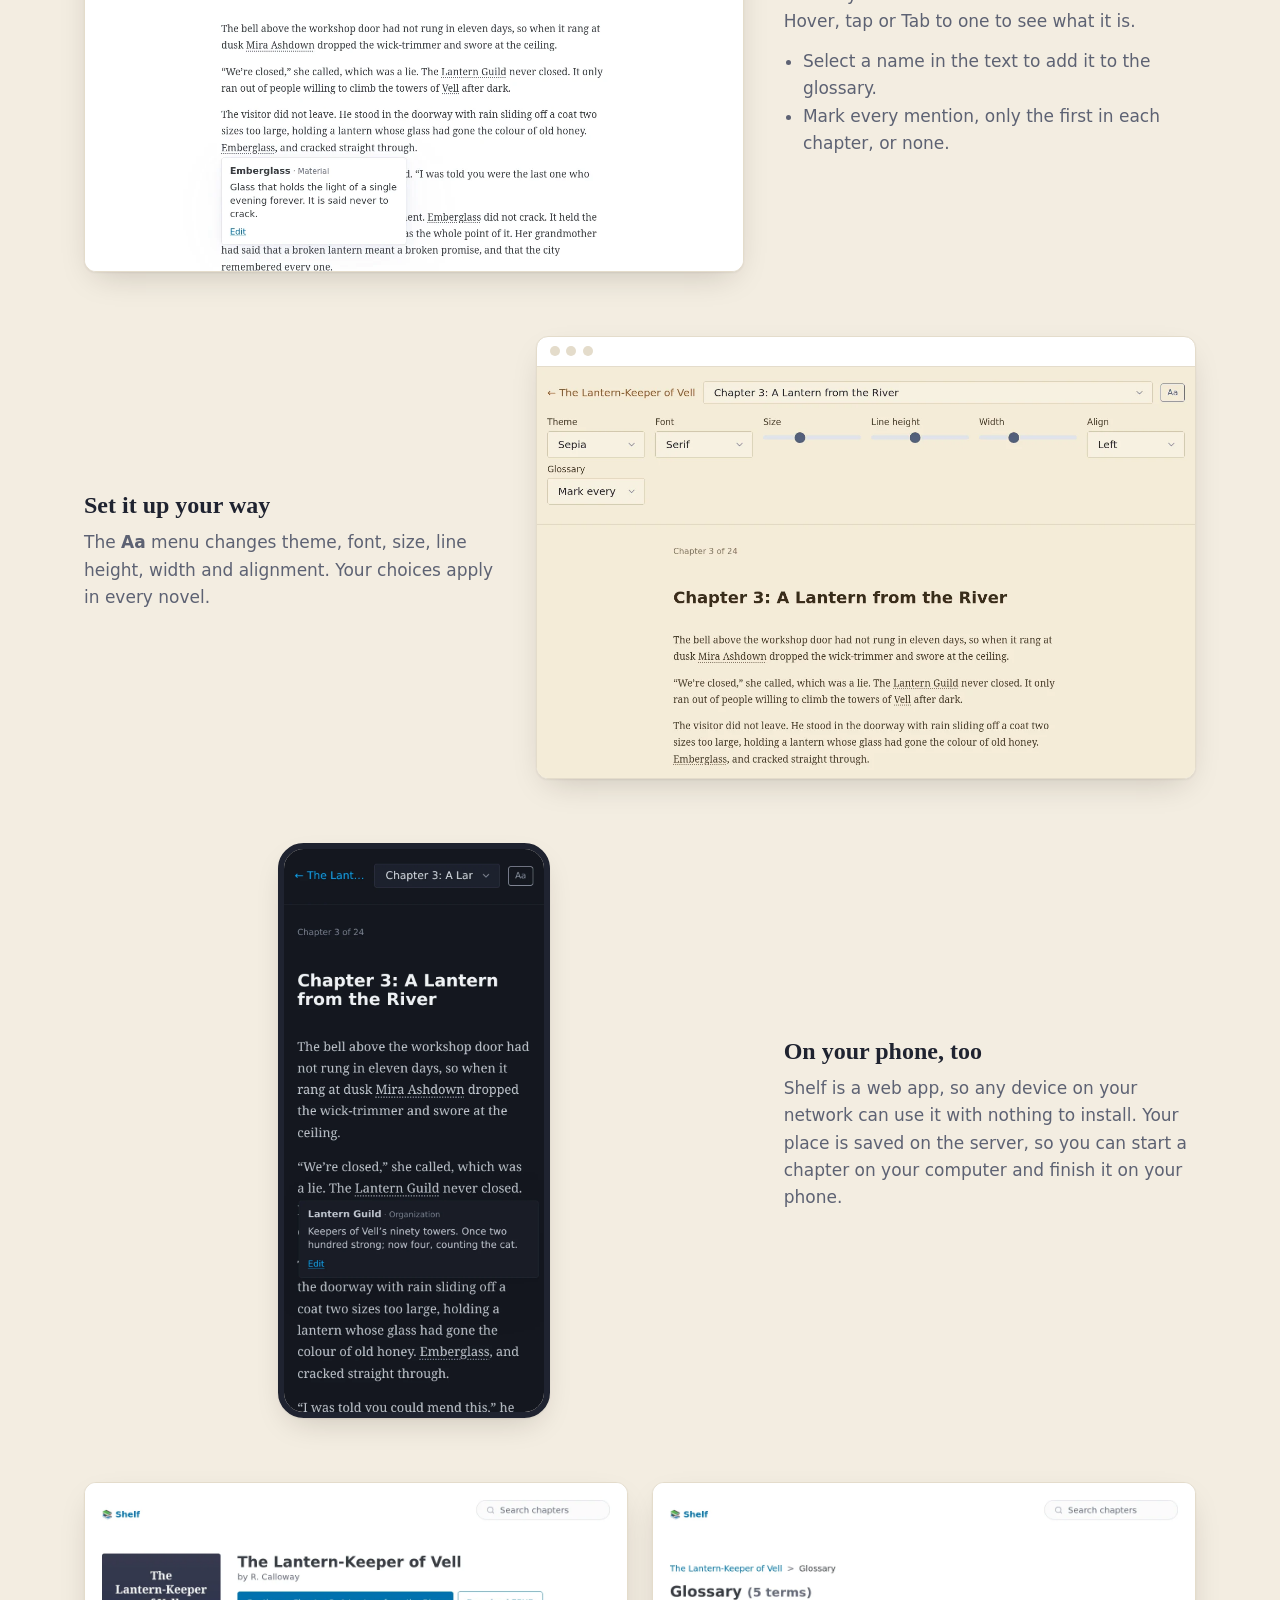
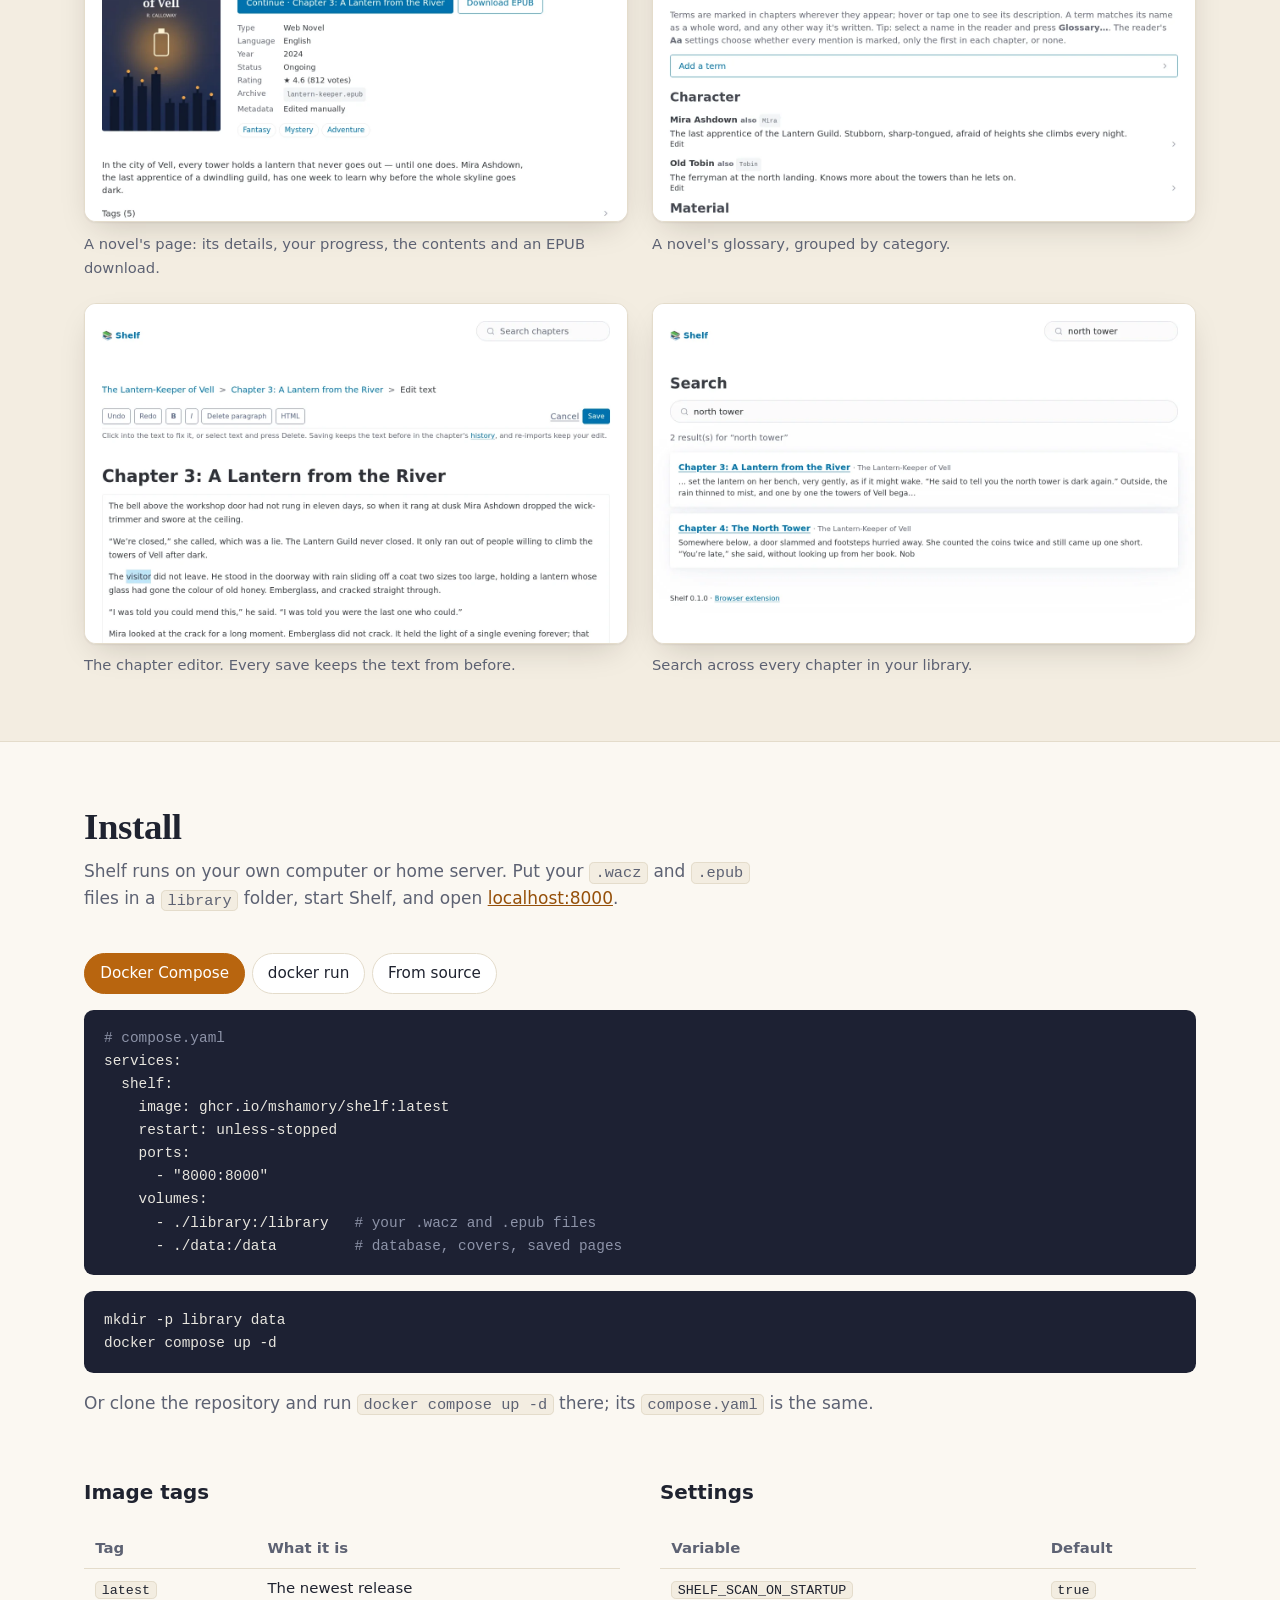
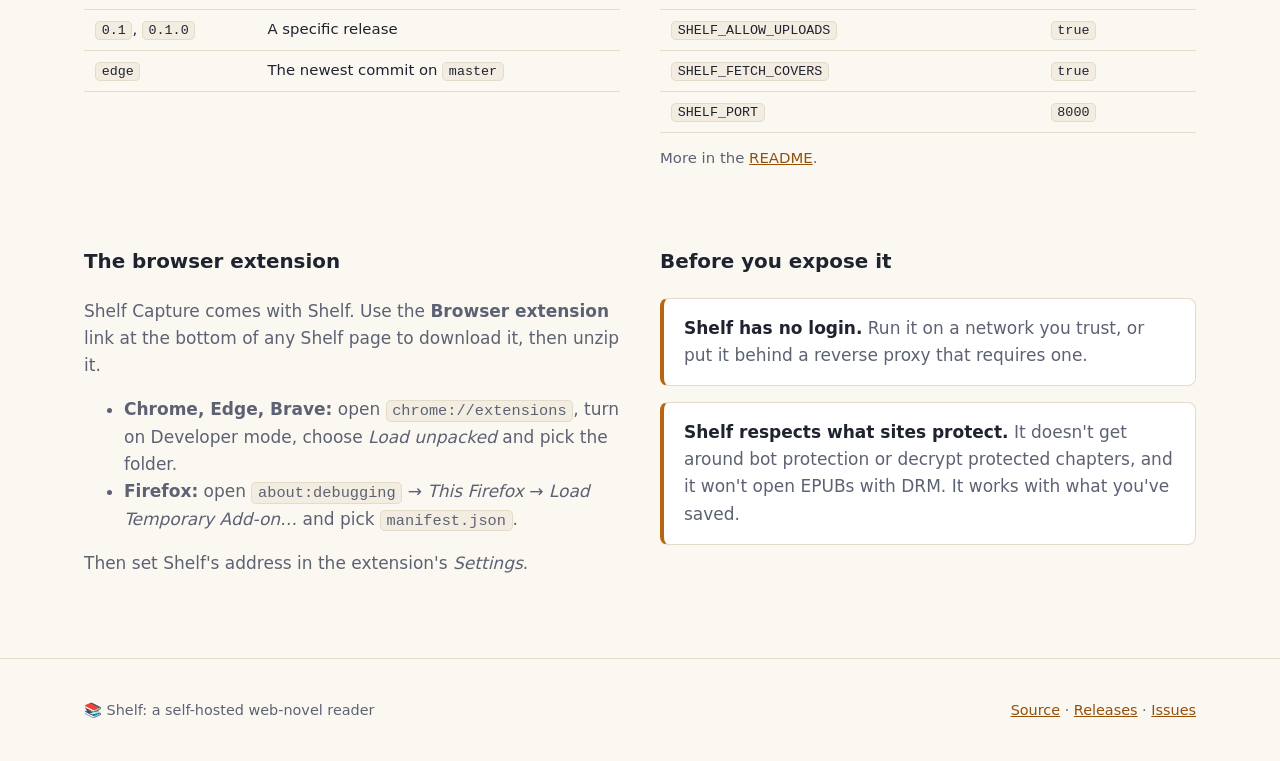
==== commit c435a710: "Add an OPDS catalog for e-reader apps /opds lists all novels, recently updated ones, those with new " ====
--- a/docs/index.html
+++ b/docs/index.html
@@ -196,7 +196,7 @@
       <div class="feature"><h3>Glossary</h3><p>Describe a novel's characters, places and terms once, and see the description wherever they appear. Terms can have other names and regular expressions.</p></div>
       <div class="feature"><h3>Chapter editor</h3><p>Fix typos or cut a translator's note in place. Every earlier version stays in the chapter's history, ready to restore.</p></div>
       <div class="feature"><h3>Shelf Capture extension</h3><p>Sends the page you're reading to Shelf exactly as your browser shows it. When Shelf is sure which novel a chapter belongs to, Alt+Shift+D sends it without asking.</p></div>
-      <div class="feature"><h3>EPUB export</h3><p>Download any novel as an EPUB with its cover, contents and glossary, for your e-reader.</p></div>
+      <div class="feature"><h3>EPUB export &amp; OPDS</h3><p>Download any novel as an EPUB with its cover, contents and glossary, or browse your library from an e-reader app through Shelf's OPDS catalog.</p></div>
       <div class="feature"><h3>Reading lists &amp; new chapters</h3><p>Sort novels into Reading, Plan to read, On hold, Finished and Dropped. When an updated archive brings new chapters, the cover says how many.</p></div>
       <div class="feature"><h3>Search &amp; trim</h3><p>Search the text of every chapter you've saved, and set trim rules that remove a site's repeated notices or ads, for one novel or all of them.</p></div>
     </div>
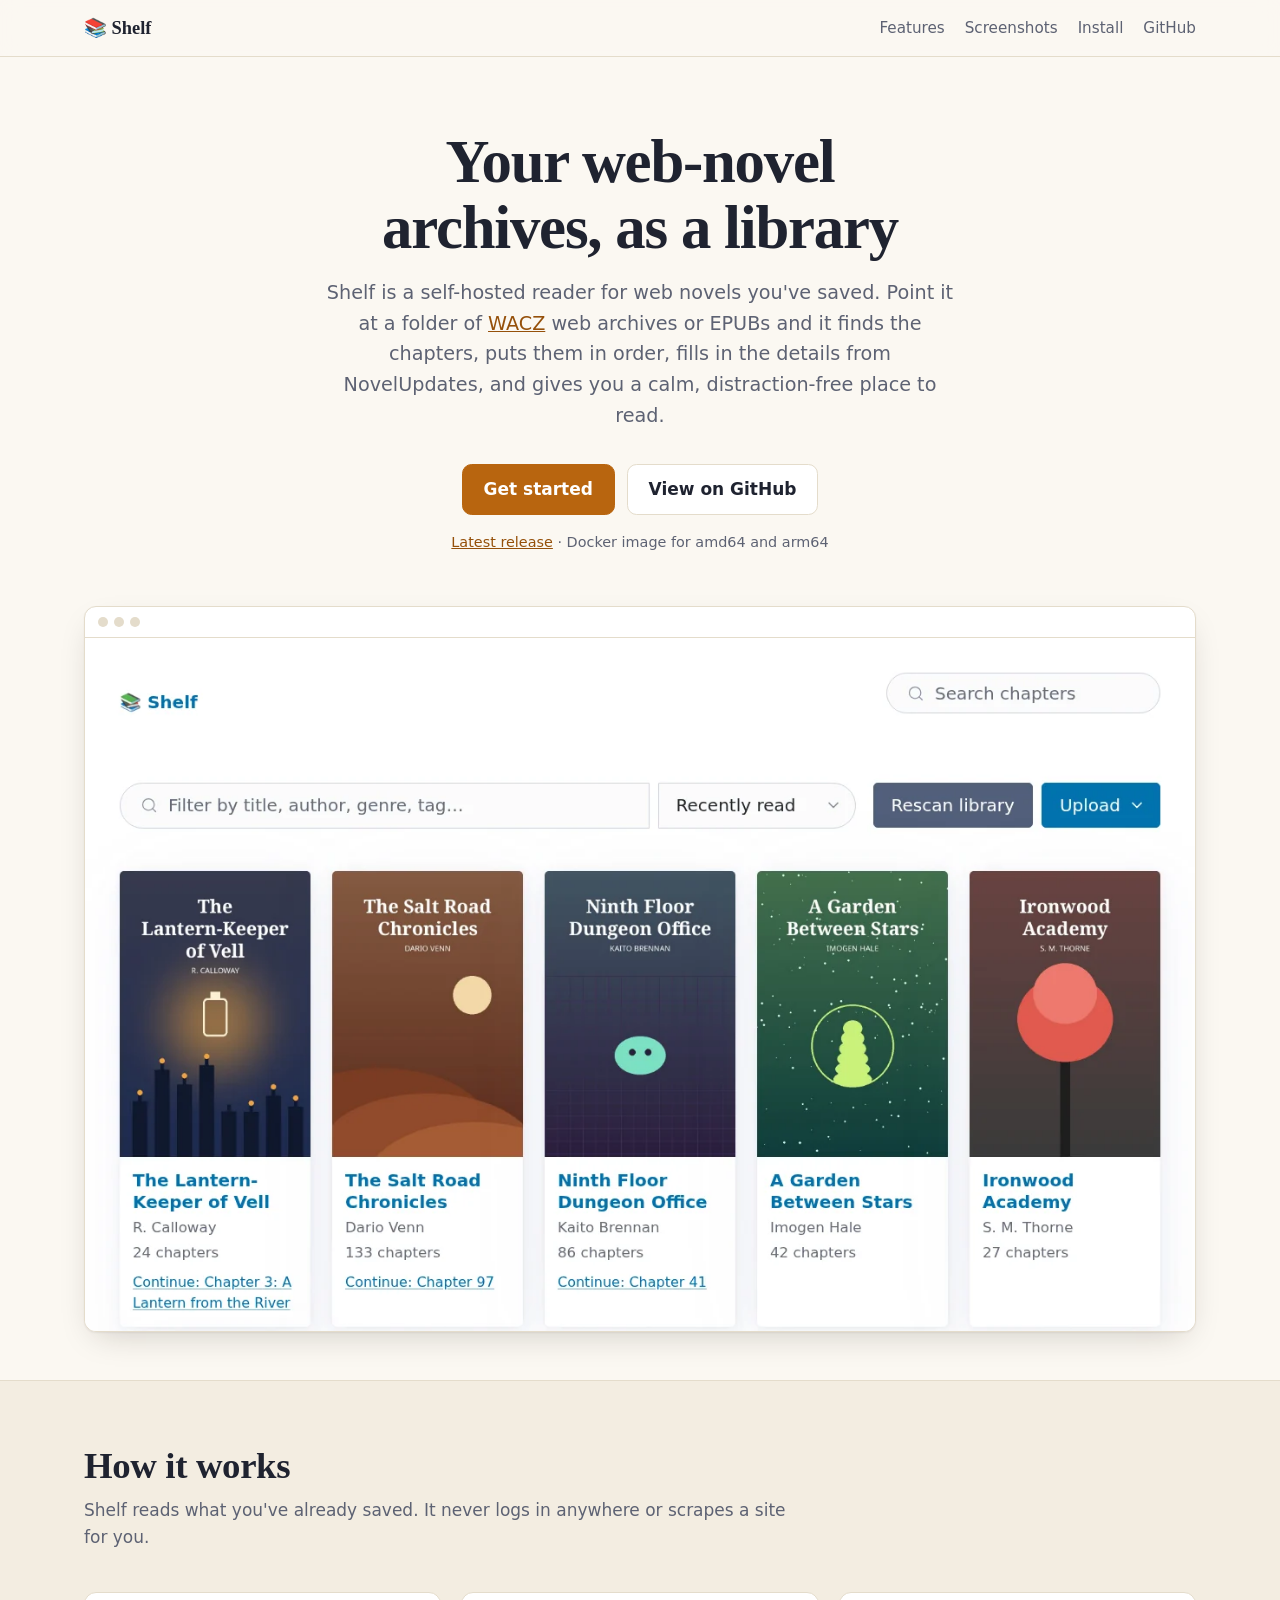
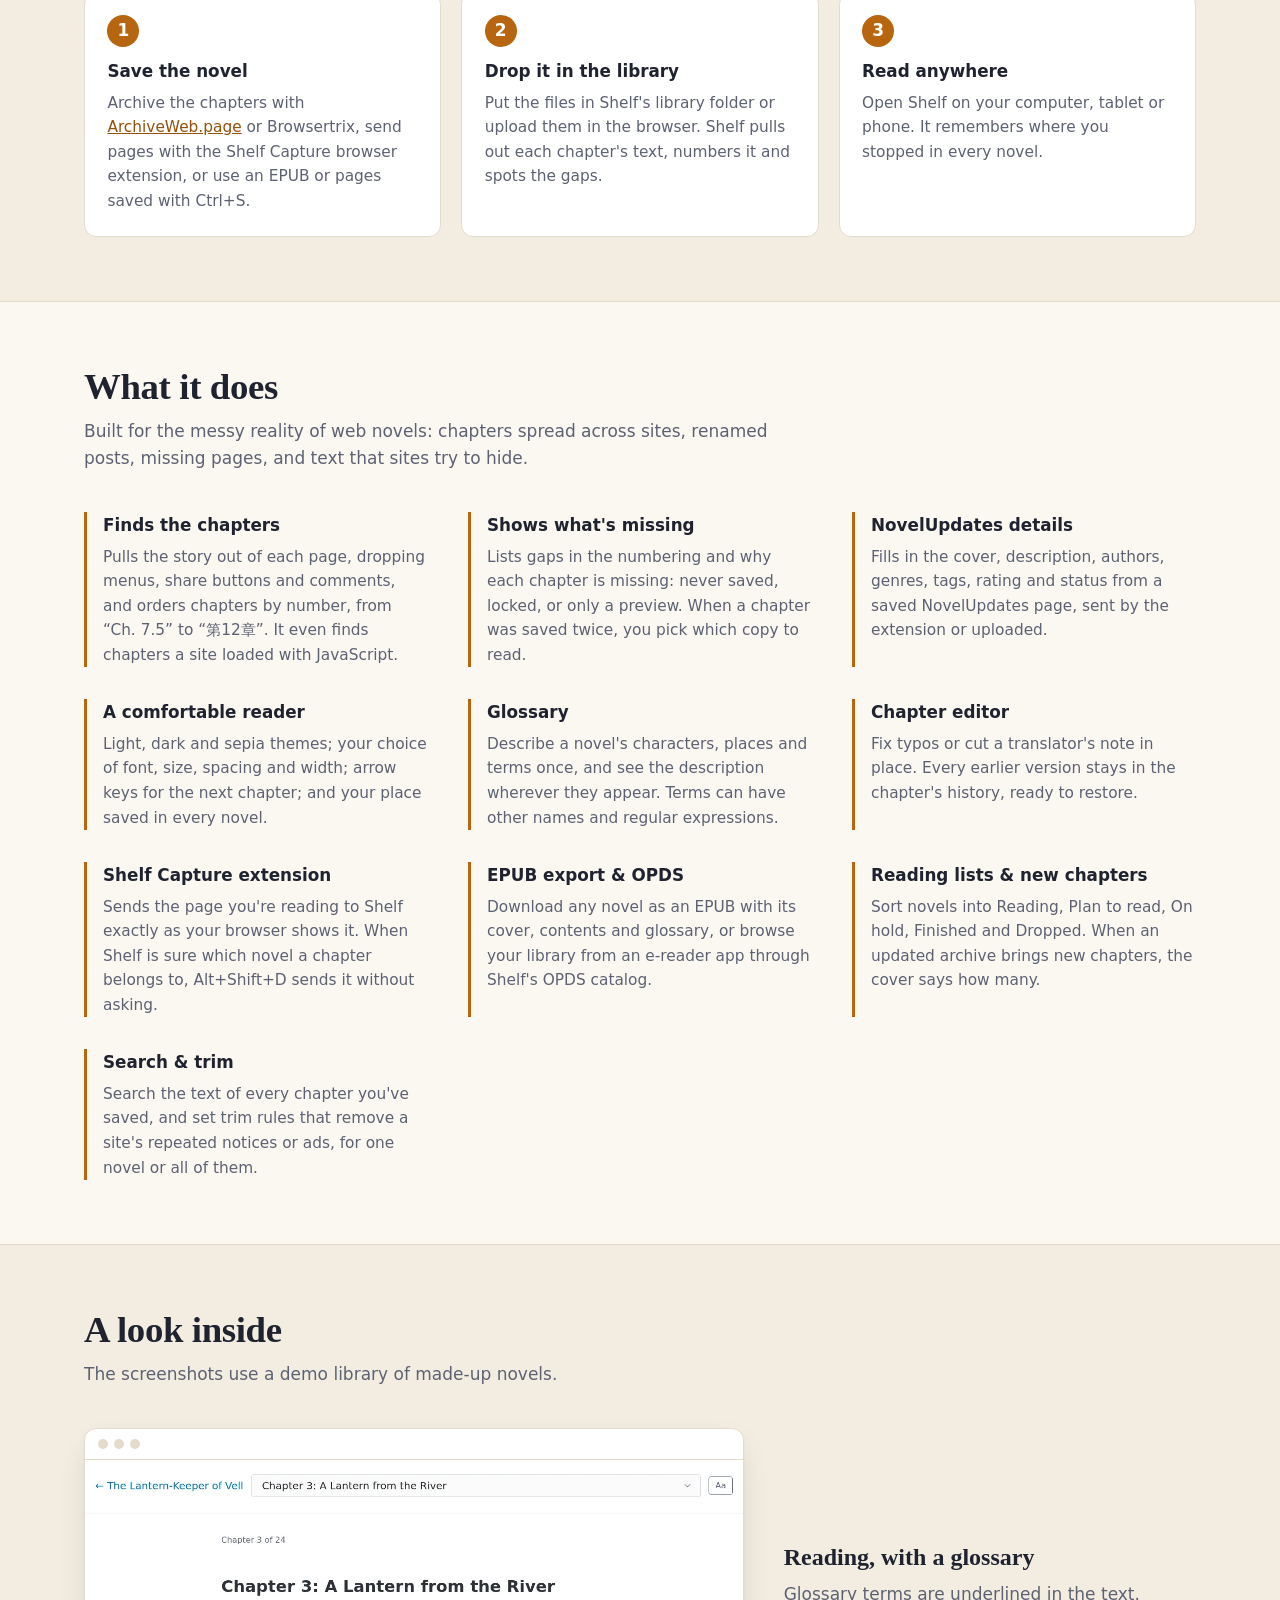
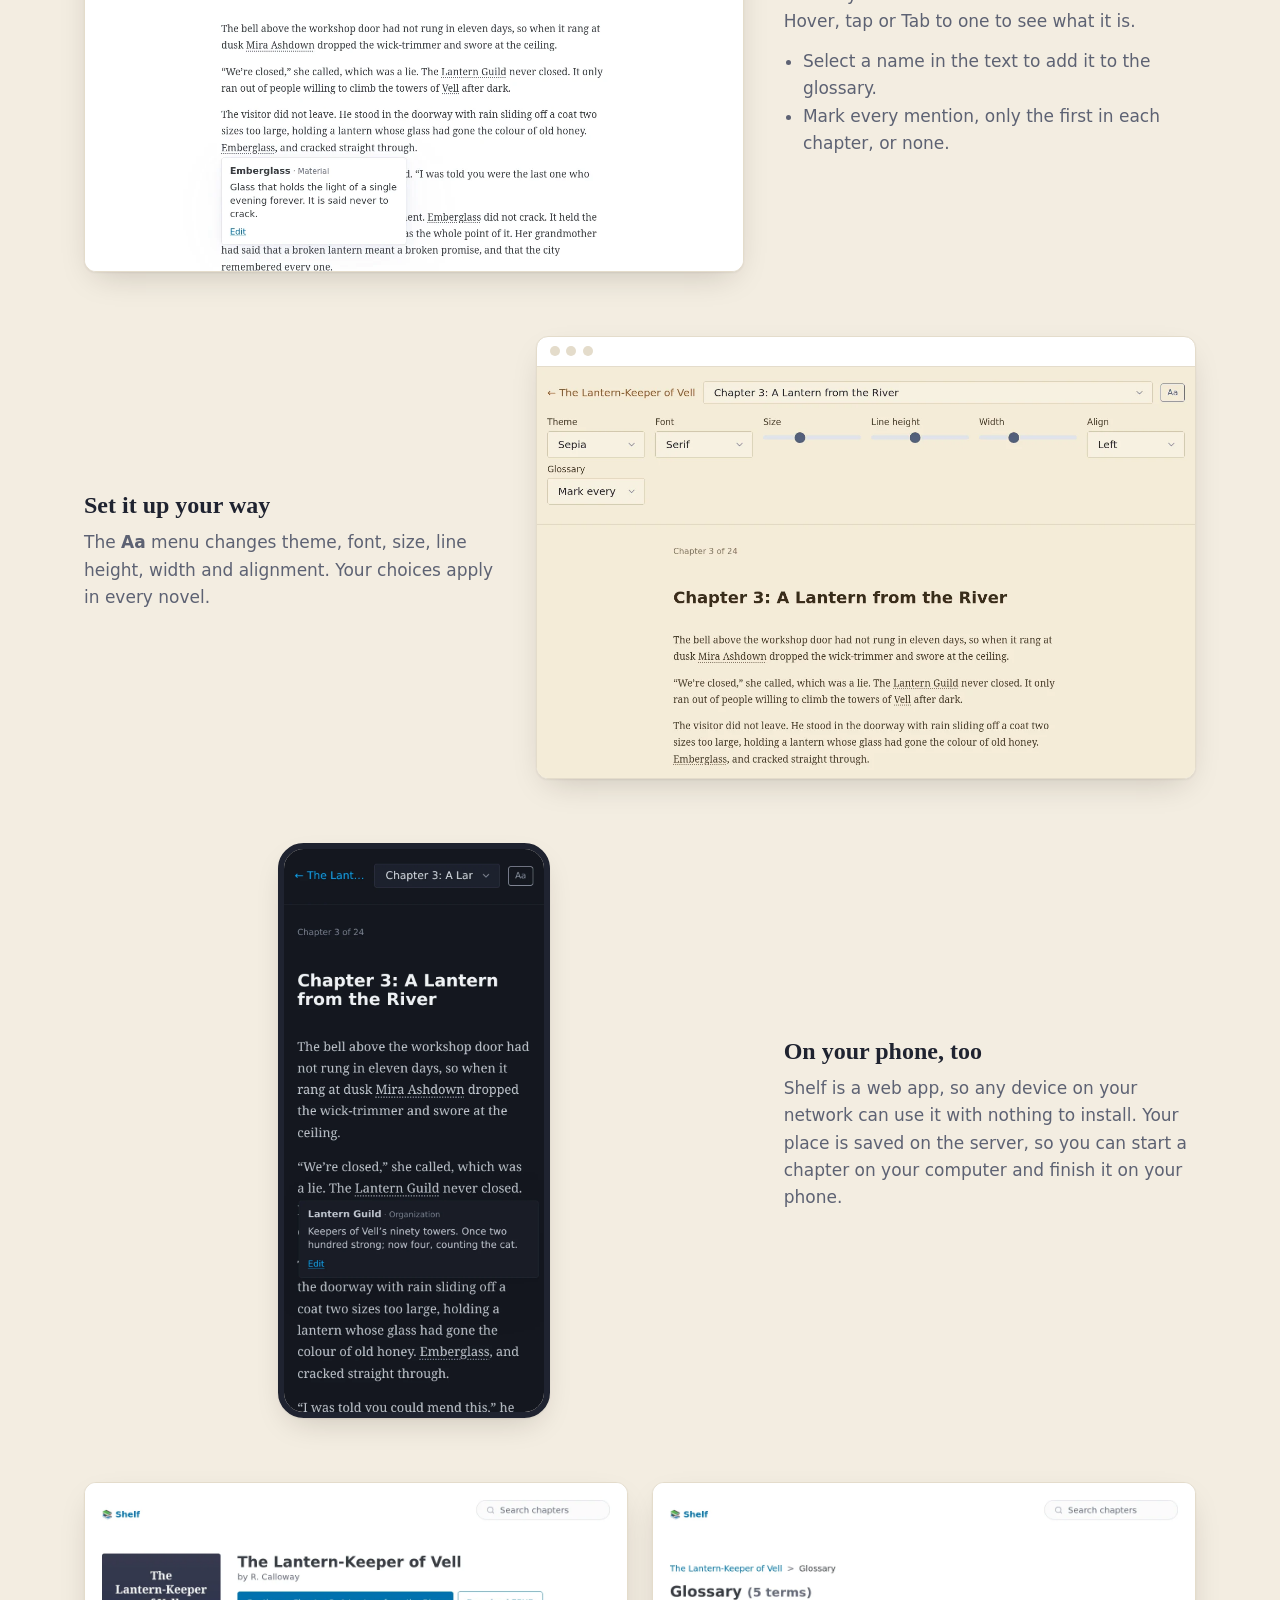
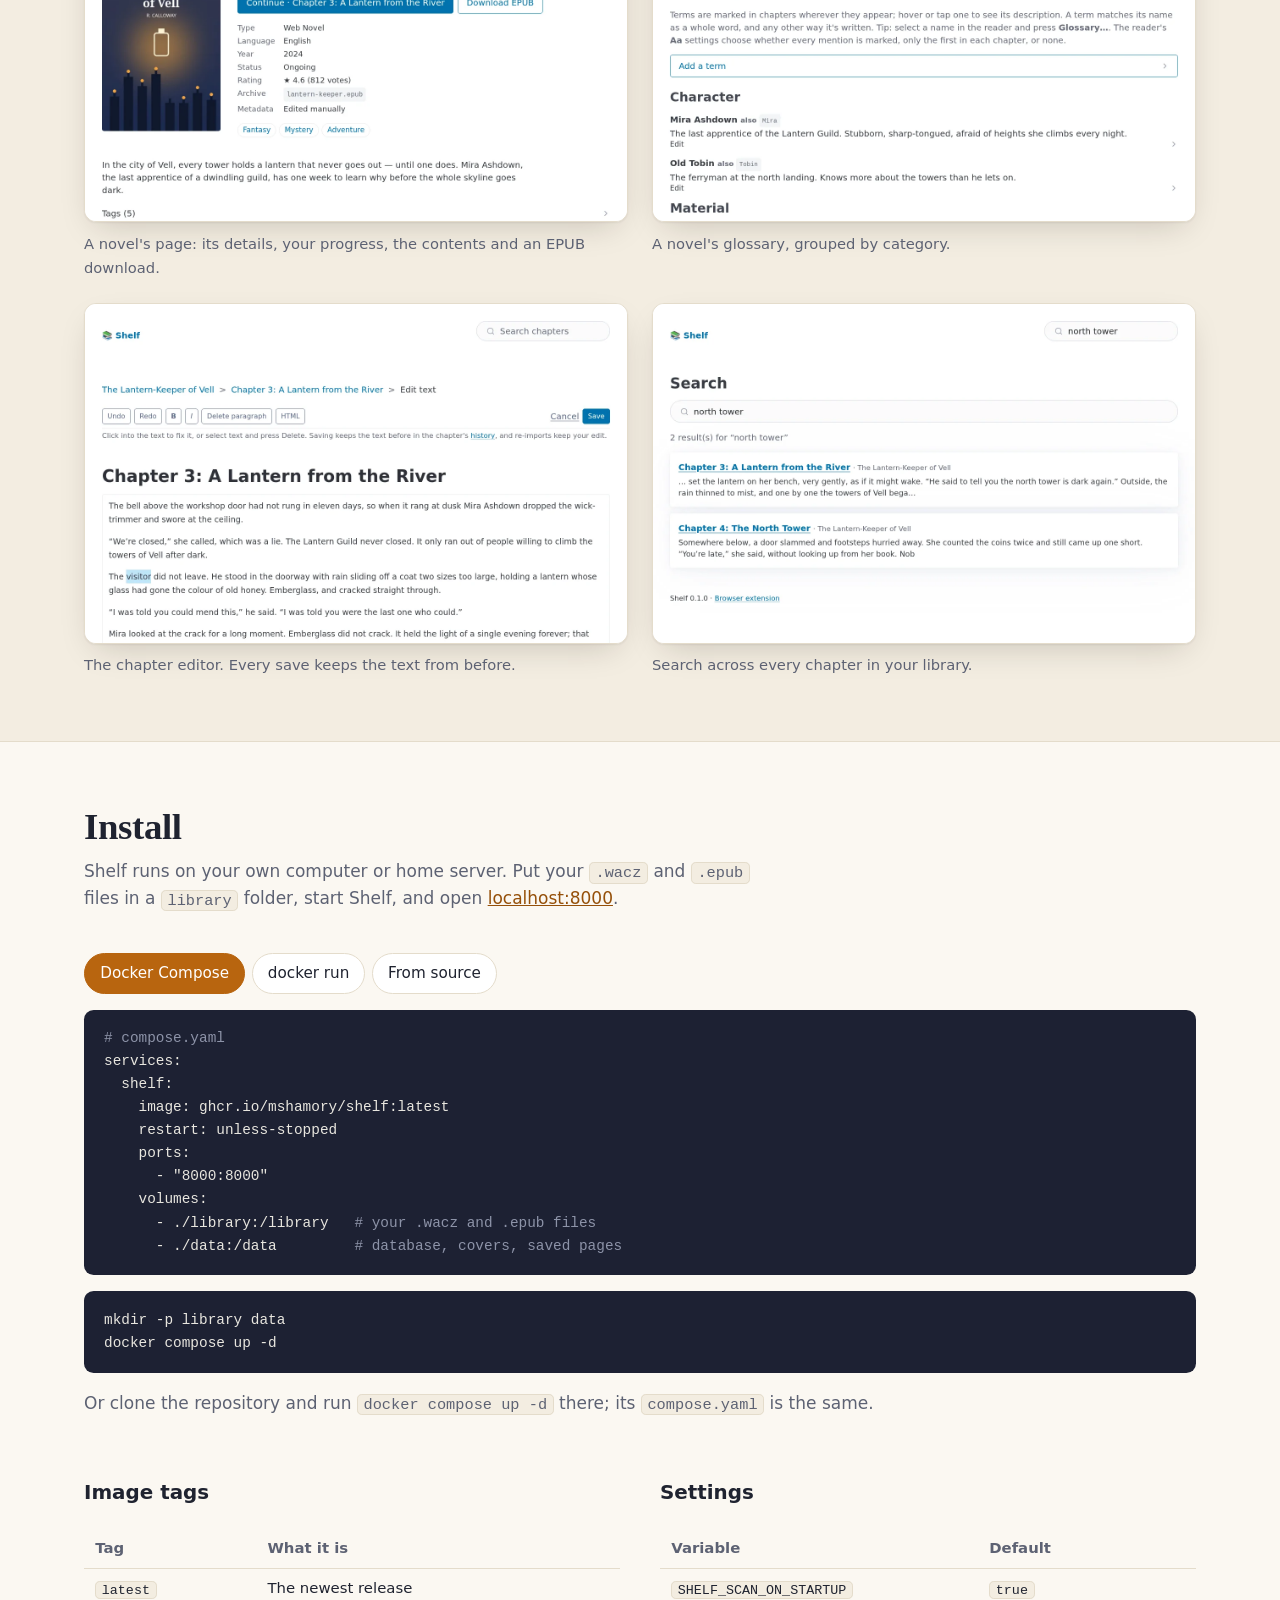
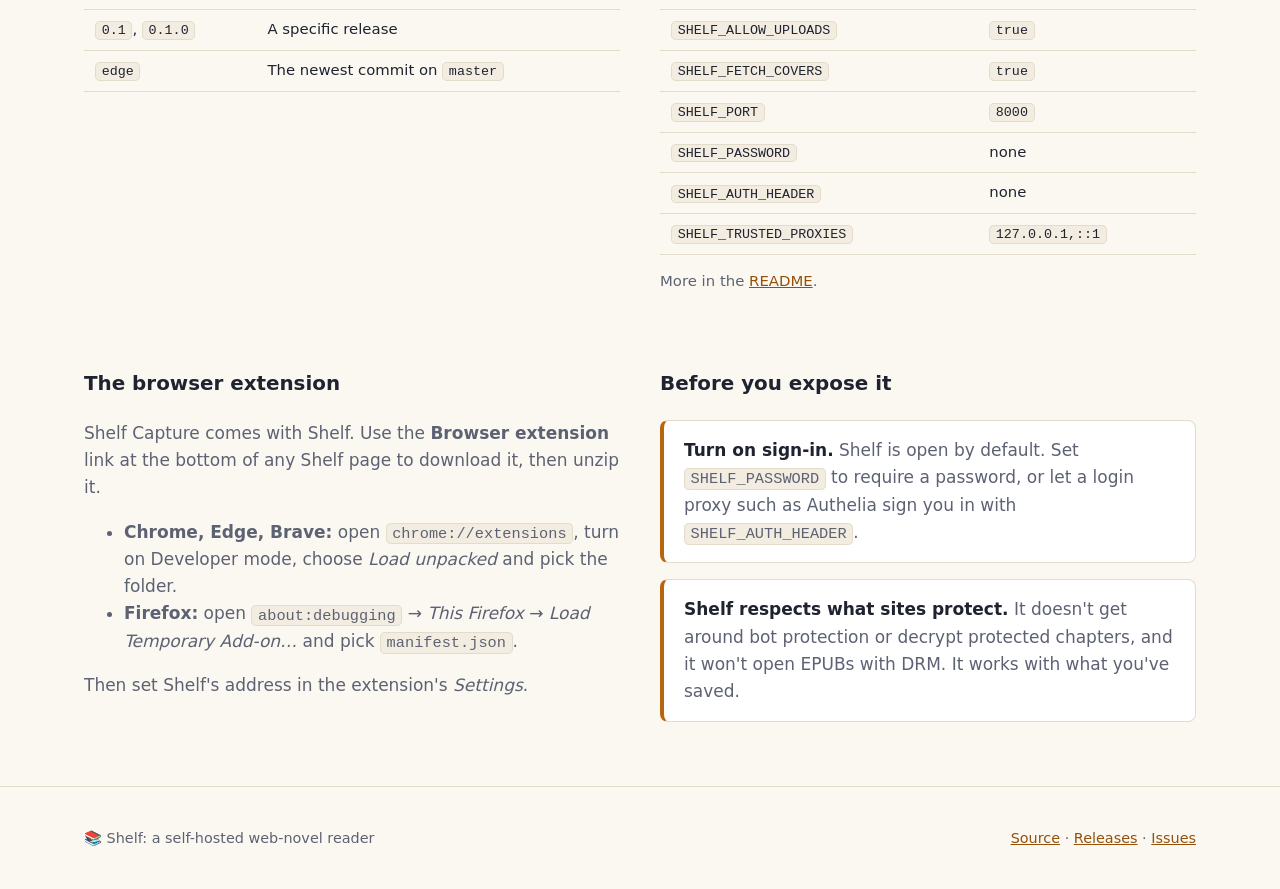
==== commit dc36ef31: "Add optional sign-in: a password or a login proxy's header SHELF_PASSWORD requires a password: a sig" ====
--- a/docs/index.html
+++ b/docs/index.html
@@ -312,6 +312,9 @@
           <tr><td><code>SHELF_ALLOW_UPLOADS</code></td><td><code>true</code></td></tr>
           <tr><td><code>SHELF_FETCH_COVERS</code></td><td><code>true</code></td></tr>
           <tr><td><code>SHELF_PORT</code></td><td><code>8000</code></td></tr>
+          <tr><td><code>SHELF_PASSWORD</code></td><td>none</td></tr>
+          <tr><td><code>SHELF_AUTH_HEADER</code></td><td>none</td></tr>
+          <tr><td><code>SHELF_TRUSTED_PROXIES</code></td><td><code>127.0.0.1,::1</code></td></tr>
         </table></div>
         <p style="color:var(--muted);font-size:.93rem">More in the <a href="https://github.com/mshamory/Shelf#running-with-docker">README</a>.</p>
       </div>
@@ -329,7 +332,7 @@
       </div>
       <div>
         <h3>Before you expose it</h3>
-        <div class="note"><strong>Shelf has no login.</strong> Run it on a network you trust, or put it behind a reverse proxy that requires one.</div>
+        <div class="note"><strong>Turn on sign-in.</strong> Shelf is open by default. Set <code>SHELF_PASSWORD</code> to require a password, or let a login proxy such as Authelia sign you in with <code>SHELF_AUTH_HEADER</code>.</div>
         <div class="note" style="margin-top:1rem"><strong>Shelf respects what sites protect.</strong> It doesn't get around bot protection or decrypt protected chapters, and it won't open EPUBs with DRM. It works with what you've saved.</div>
       </div>
     </div>
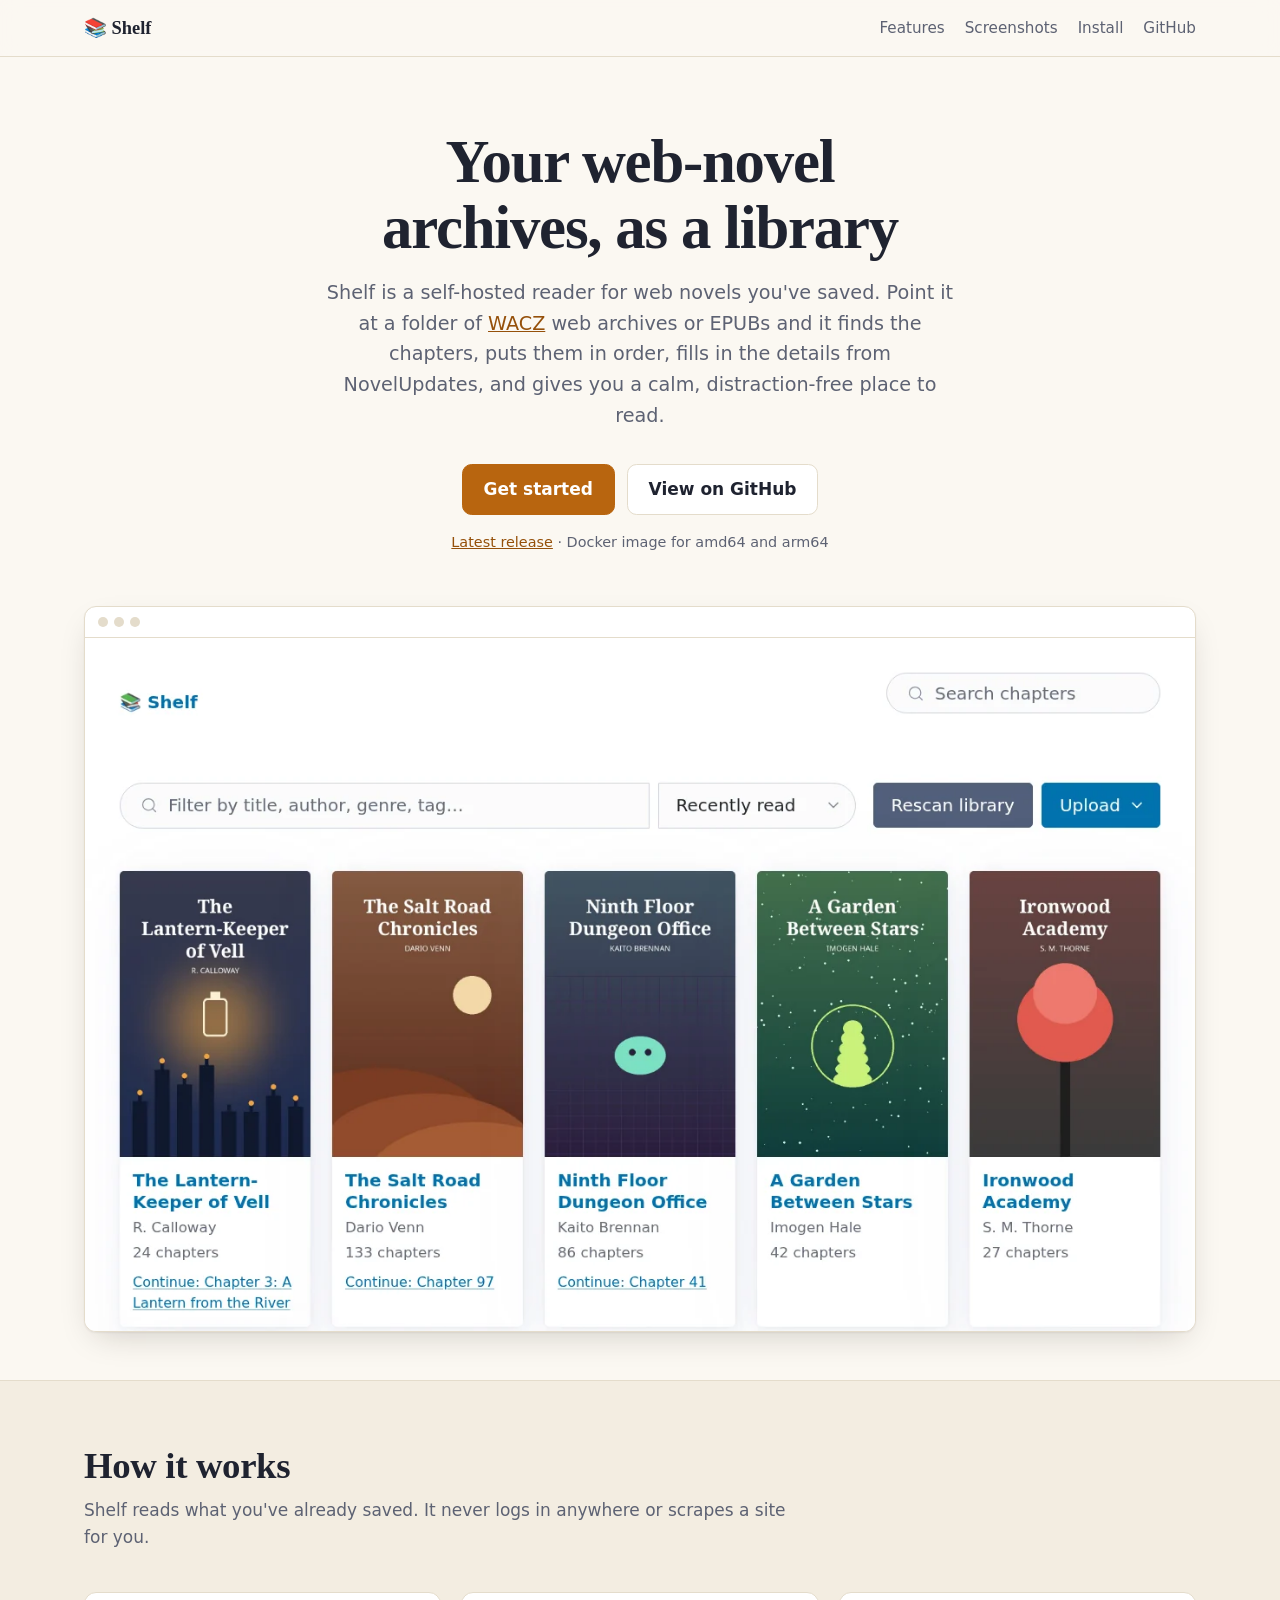
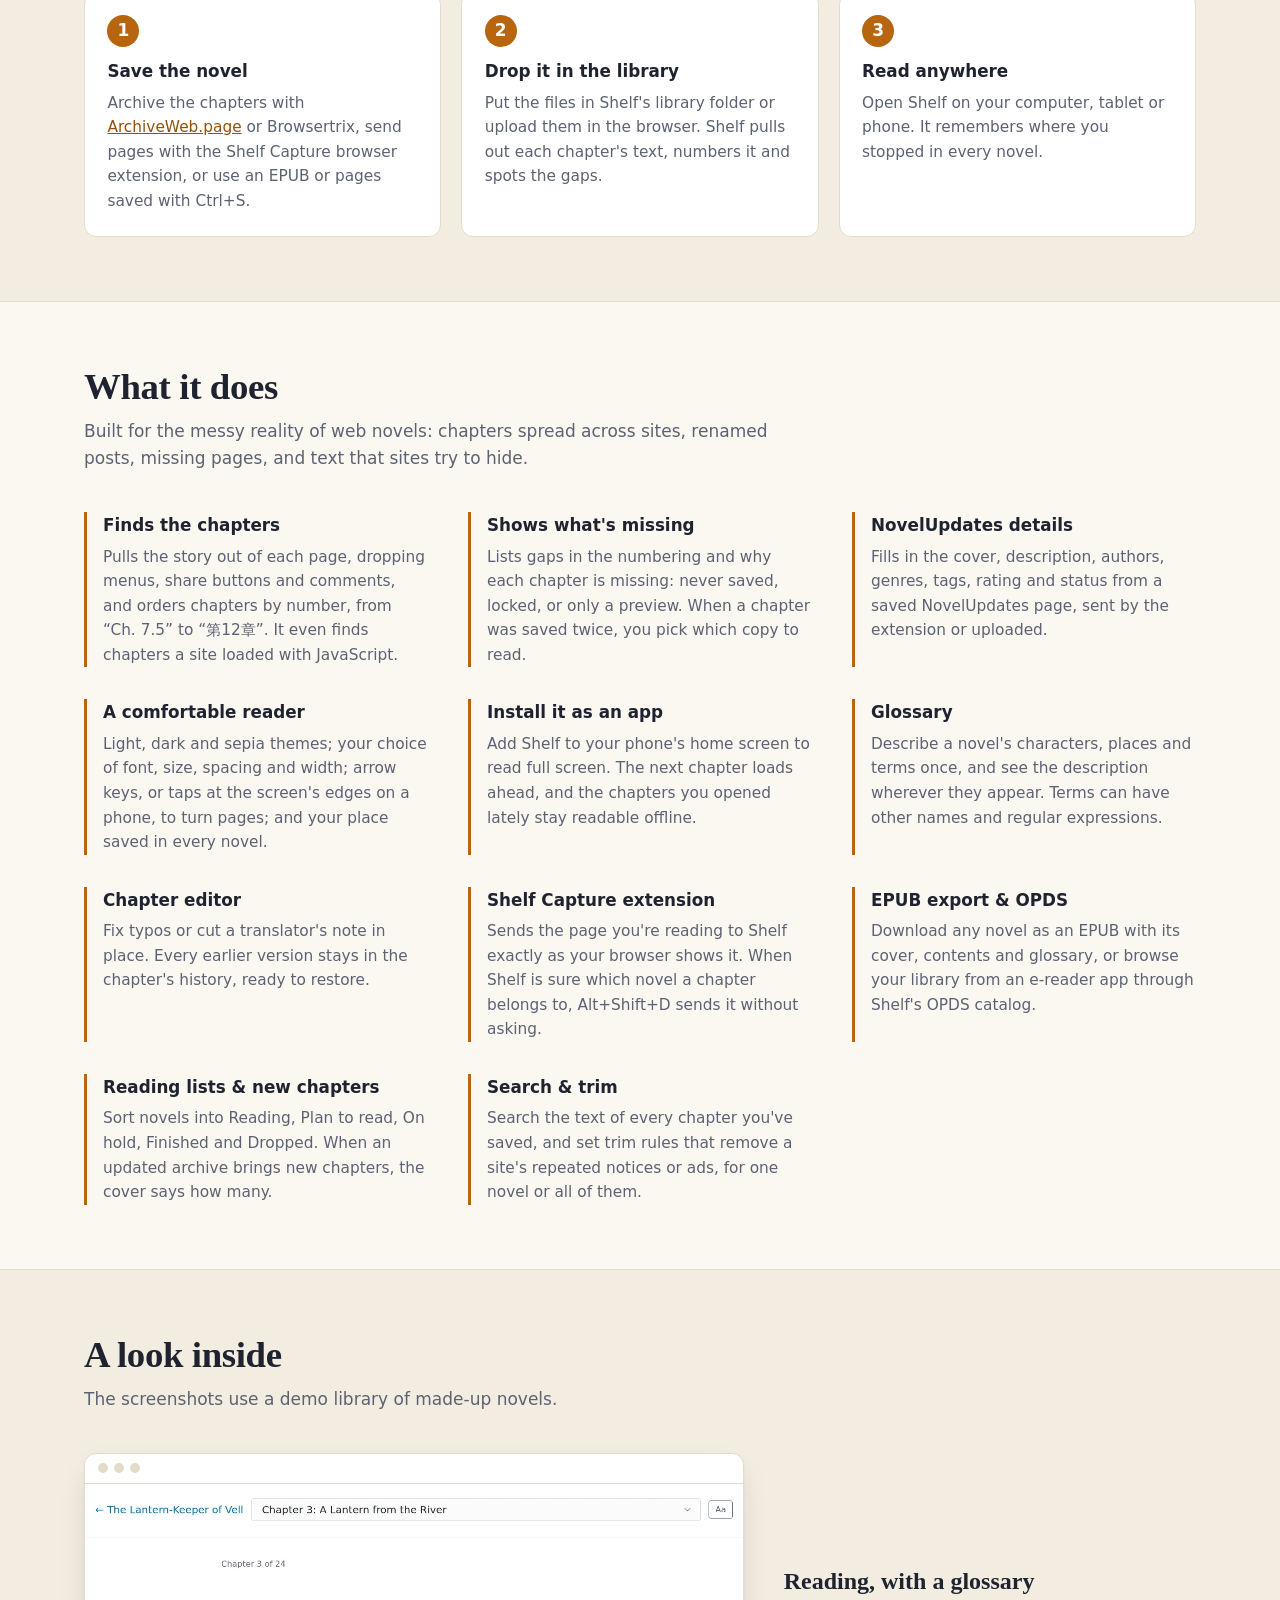
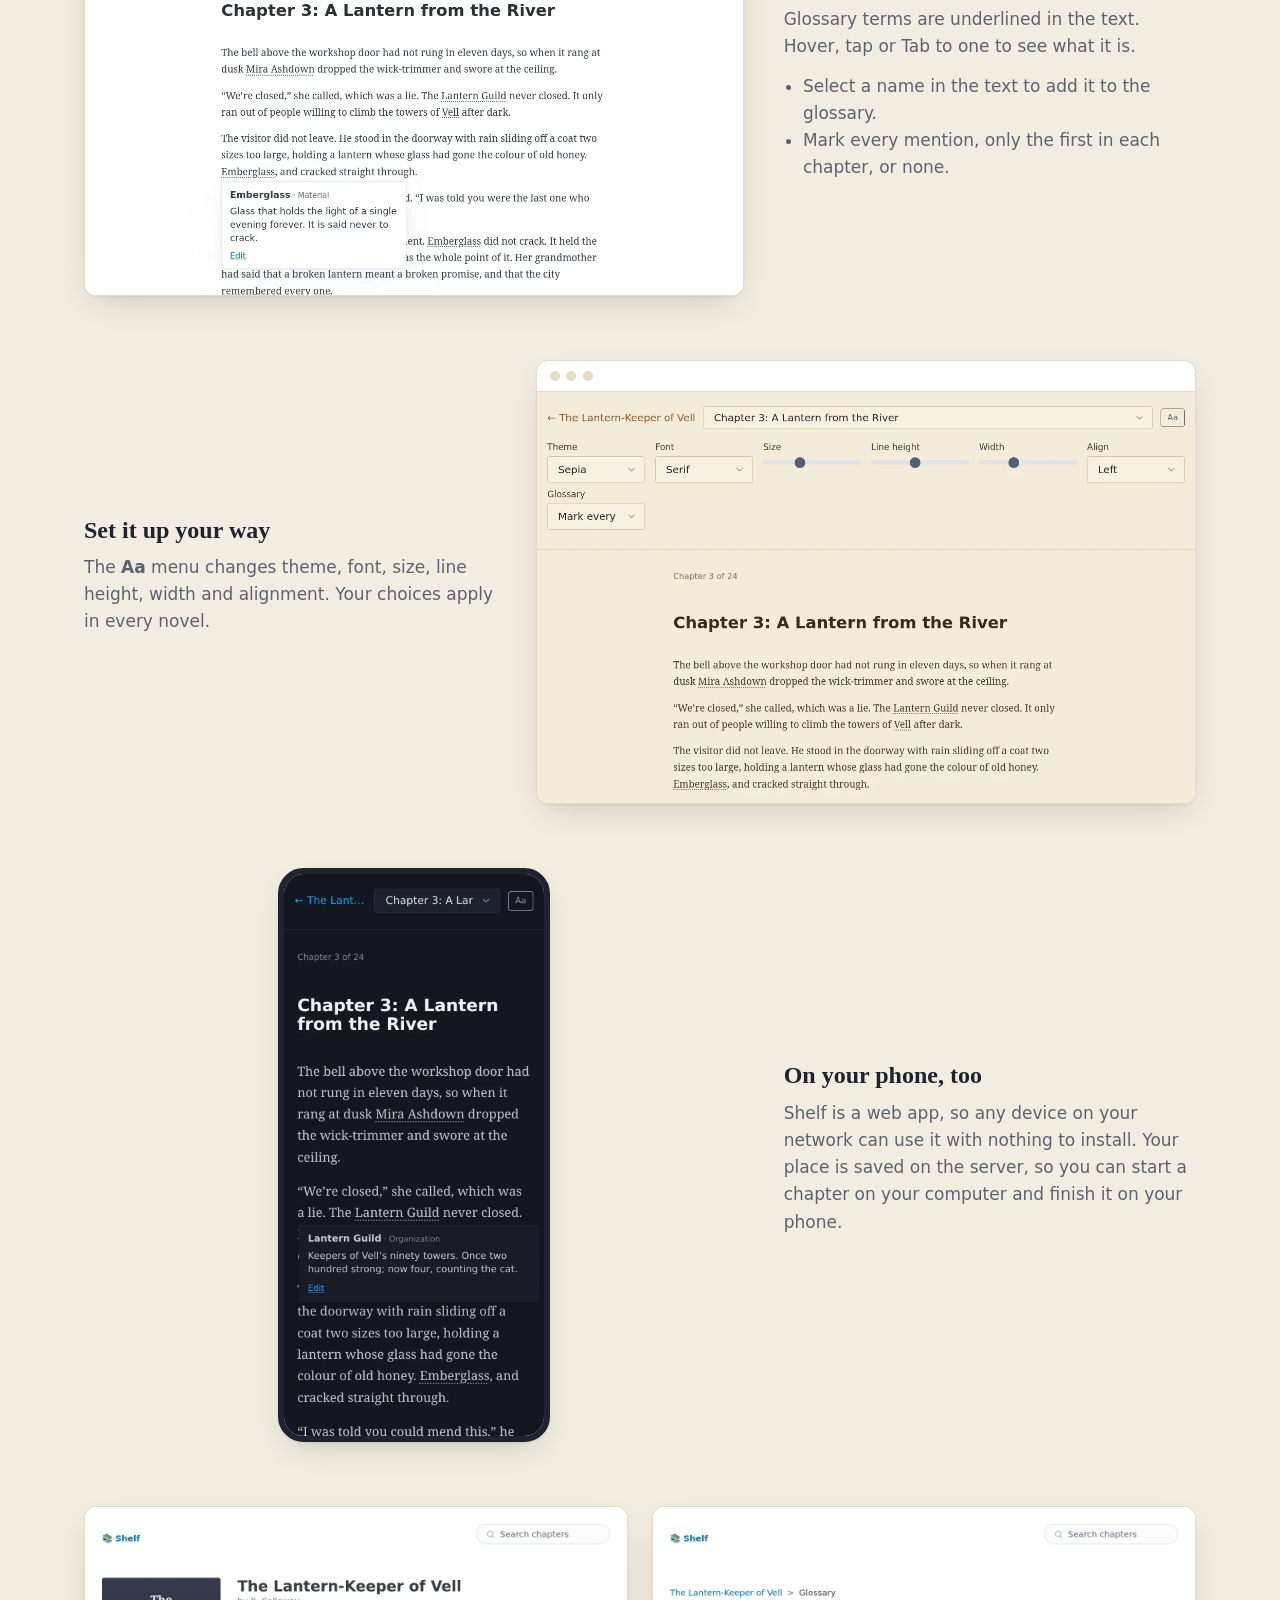
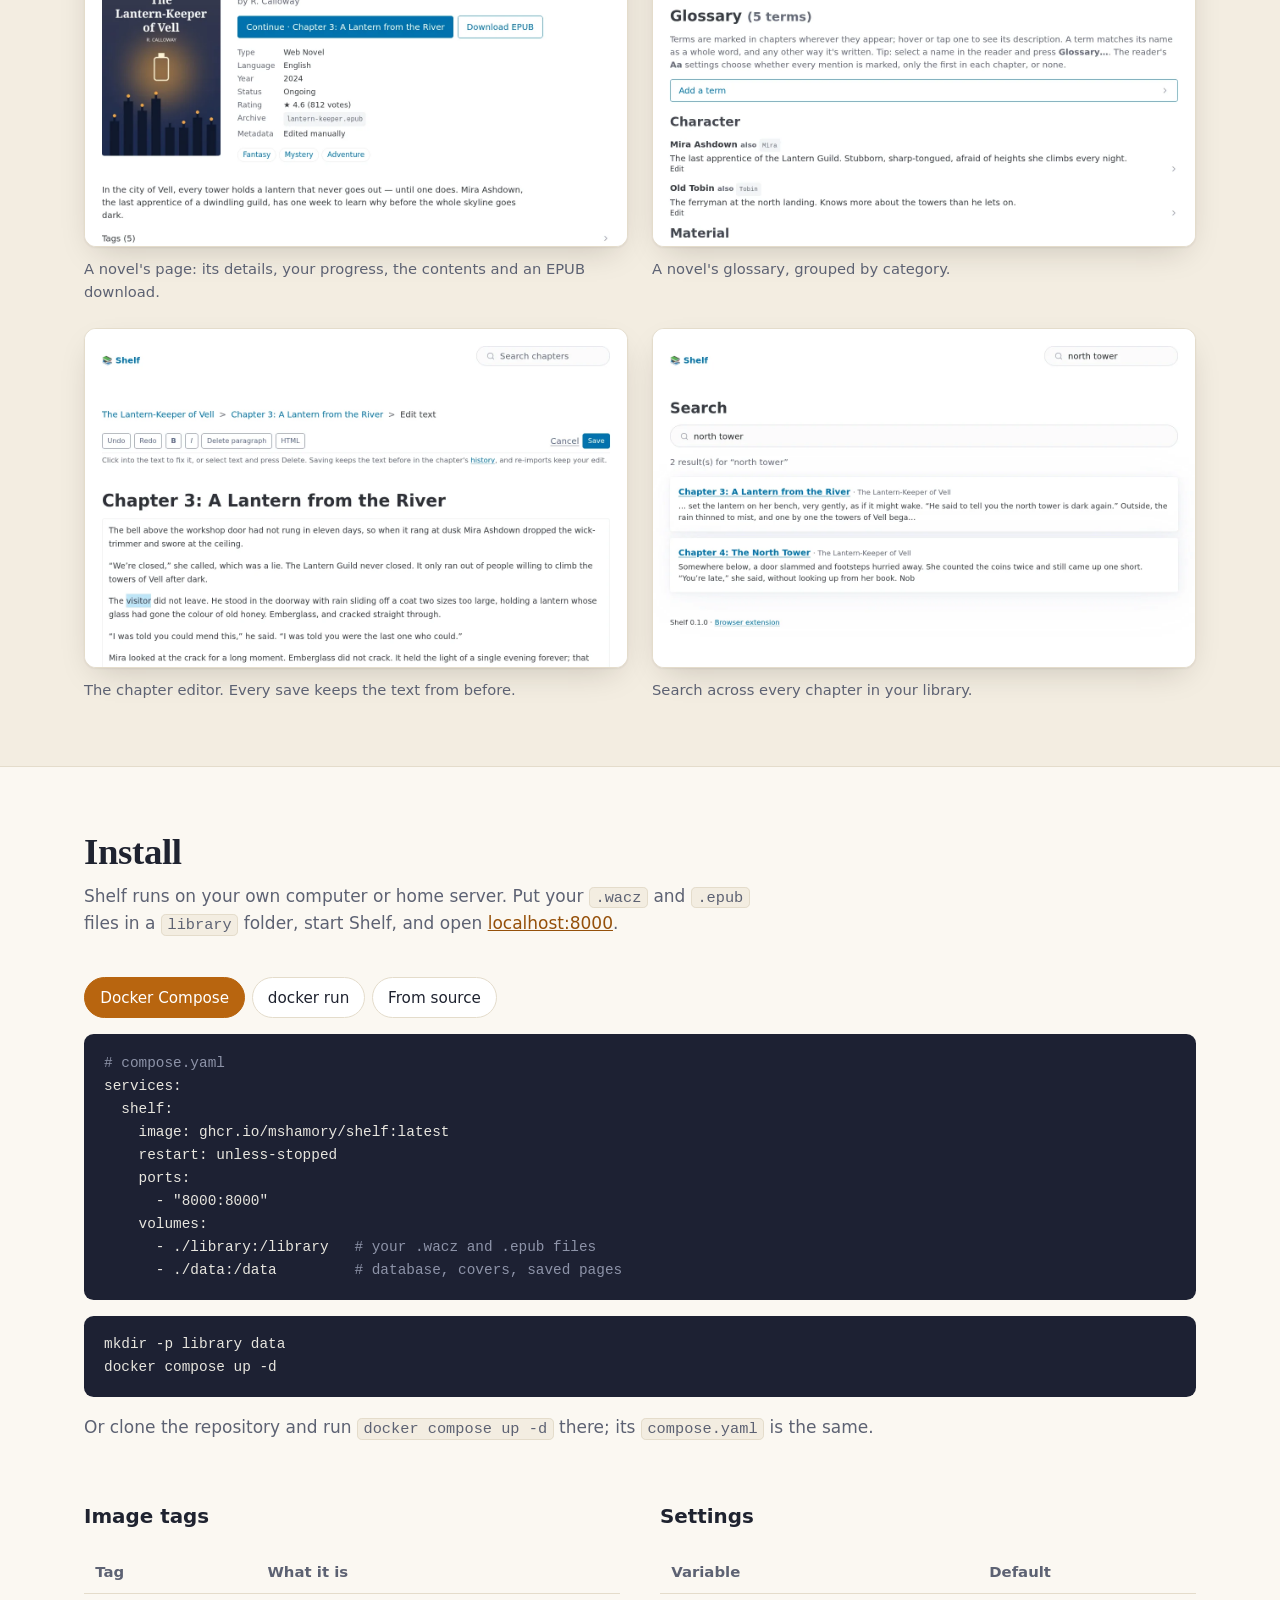
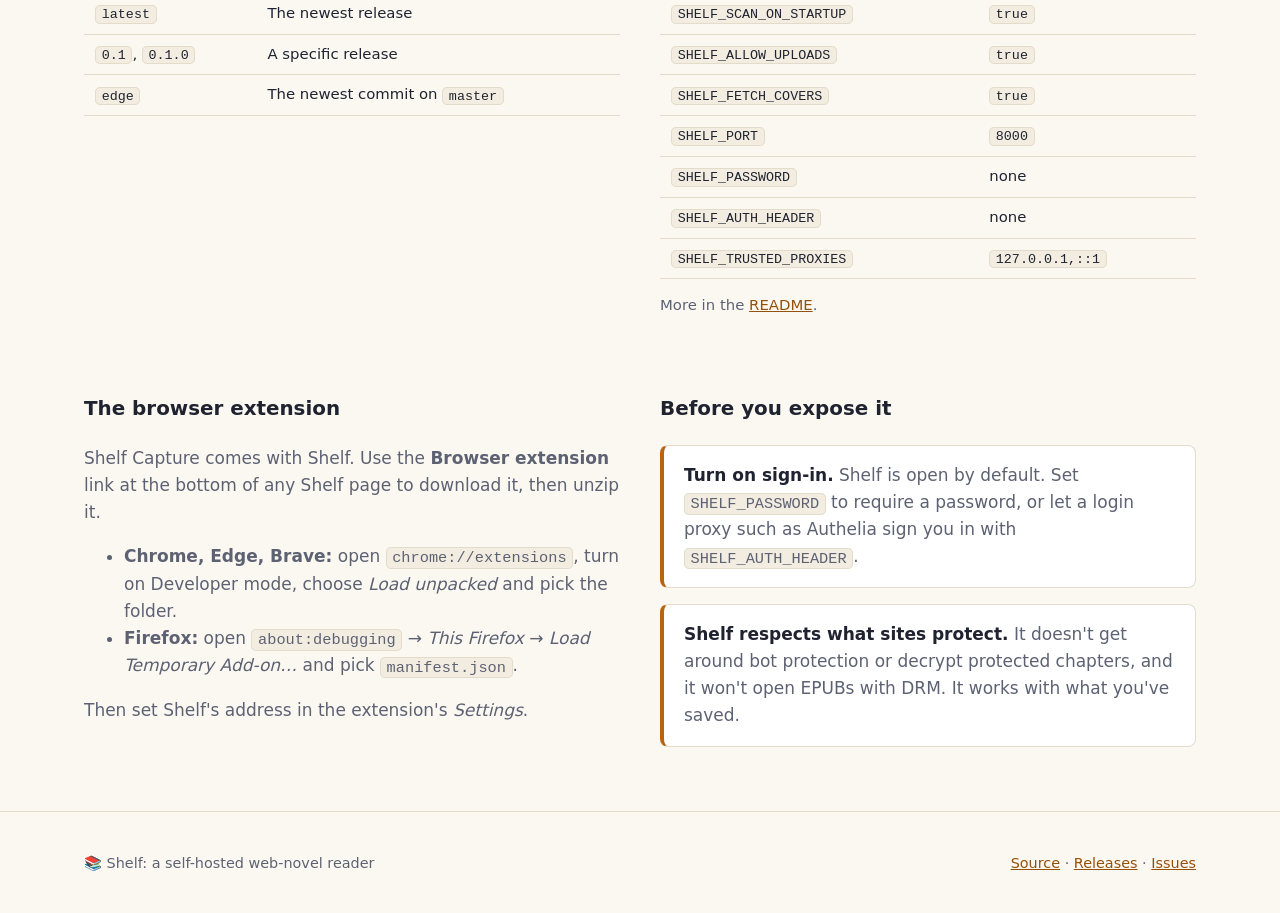
==== commit 5e8998c1: "Improve reading on phones and make Shelf installable Taps at the screen's edges turn pages (or chang" ====
--- a/docs/index.html
+++ b/docs/index.html
@@ -192,7 +192,8 @@
       <div class="feature"><h3>Finds the chapters</h3><p>Pulls the story out of each page, dropping menus, share buttons and comments, and orders chapters by number, from “Ch. 7.5” to “第12章”. It even finds chapters a site loaded with JavaScript.</p></div>
       <div class="feature"><h3>Shows what's missing</h3><p>Lists gaps in the numbering and why each chapter is missing: never saved, locked, or only a preview. When a chapter was saved twice, you pick which copy to read.</p></div>
       <div class="feature"><h3>NovelUpdates details</h3><p>Fills in the cover, description, authors, genres, tags, rating and status from a saved NovelUpdates page, sent by the extension or uploaded.</p></div>
-      <div class="feature"><h3>A comfortable reader</h3><p>Light, dark and sepia themes; your choice of font, size, spacing and width; arrow keys for the next chapter; and your place saved in every novel.</p></div>
+      <div class="feature"><h3>A comfortable reader</h3><p>Light, dark and sepia themes; your choice of font, size, spacing and width; arrow keys, or taps at the screen's edges on a phone, to turn pages; and your place saved in every novel.</p></div>
+      <div class="feature"><h3>Install it as an app</h3><p>Add Shelf to your phone's home screen to read full screen. The next chapter loads ahead, and the chapters you opened lately stay readable offline.</p></div>
       <div class="feature"><h3>Glossary</h3><p>Describe a novel's characters, places and terms once, and see the description wherever they appear. Terms can have other names and regular expressions.</p></div>
       <div class="feature"><h3>Chapter editor</h3><p>Fix typos or cut a translator's note in place. Every earlier version stays in the chapter's history, ready to restore.</p></div>
       <div class="feature"><h3>Shelf Capture extension</h3><p>Sends the page you're reading to Shelf exactly as your browser shows it. When Shelf is sure which novel a chapter belongs to, Alt+Shift+D sends it without asking.</p></div>
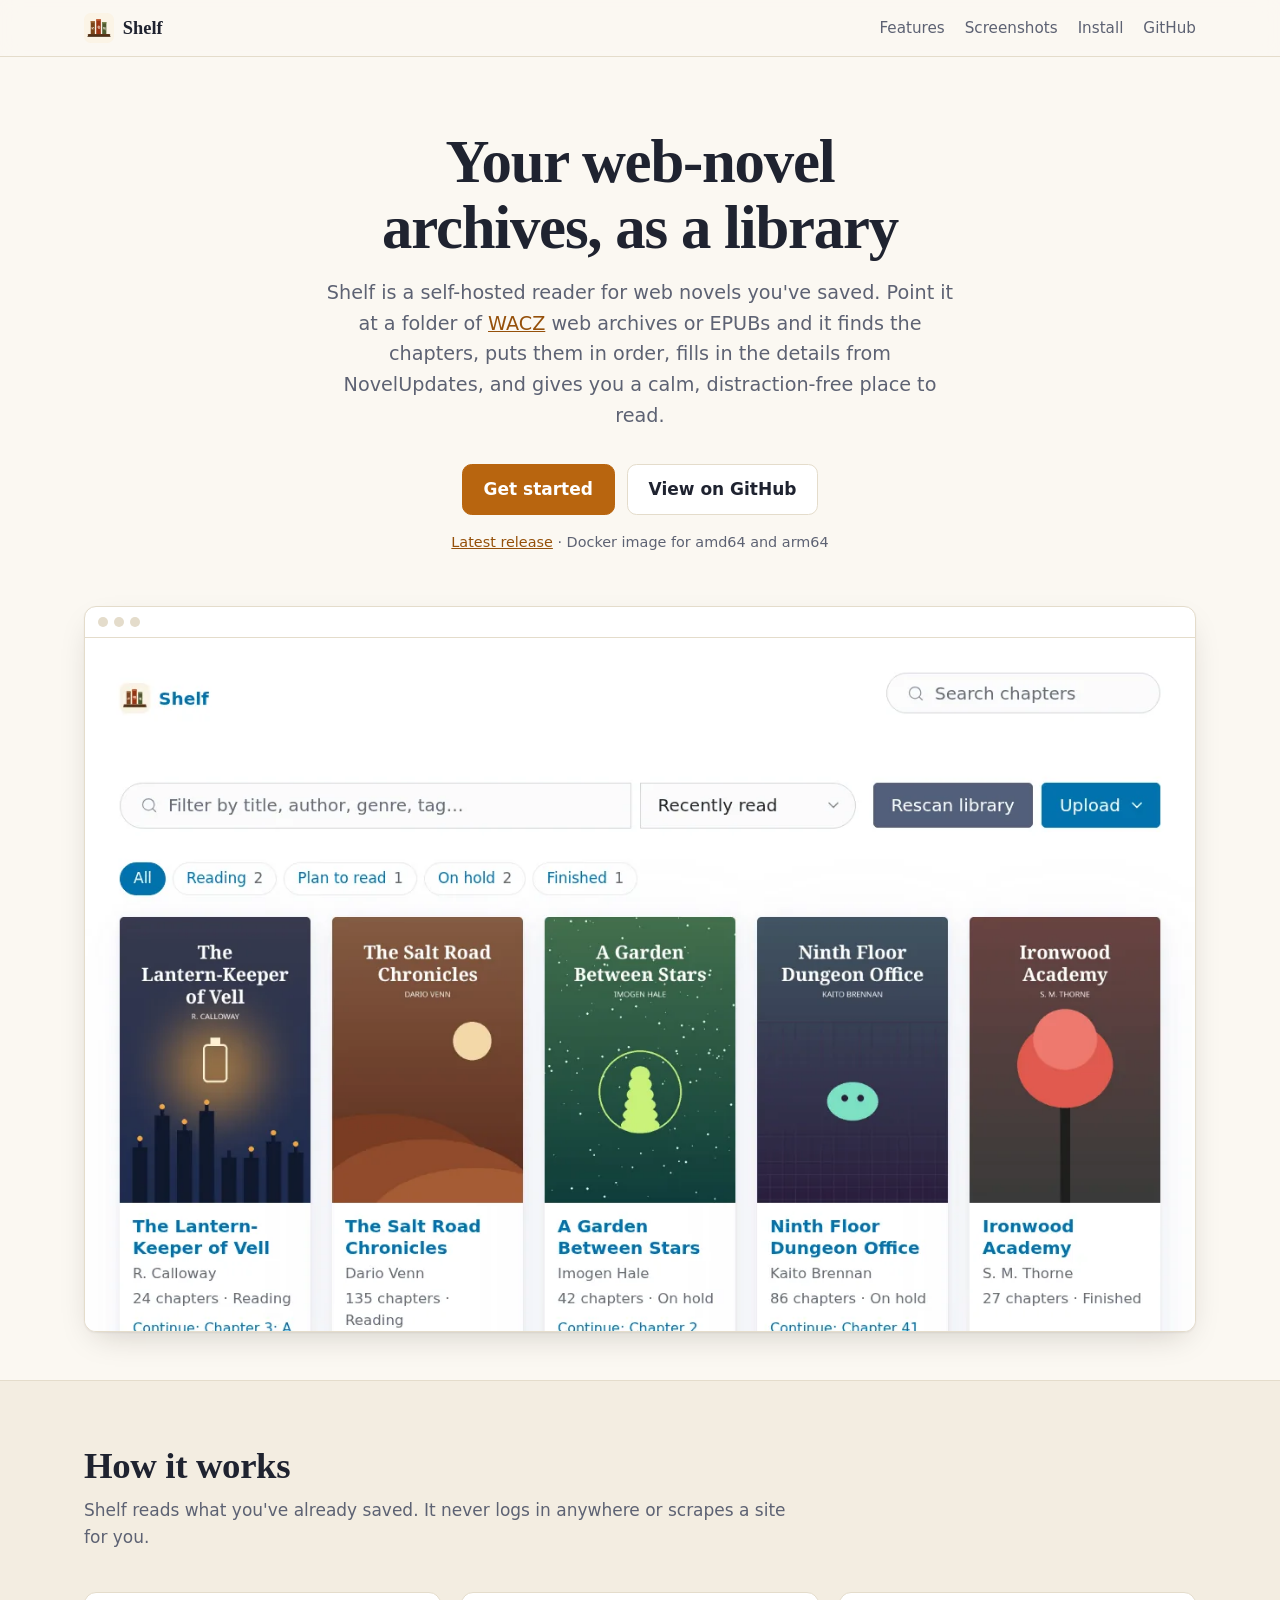
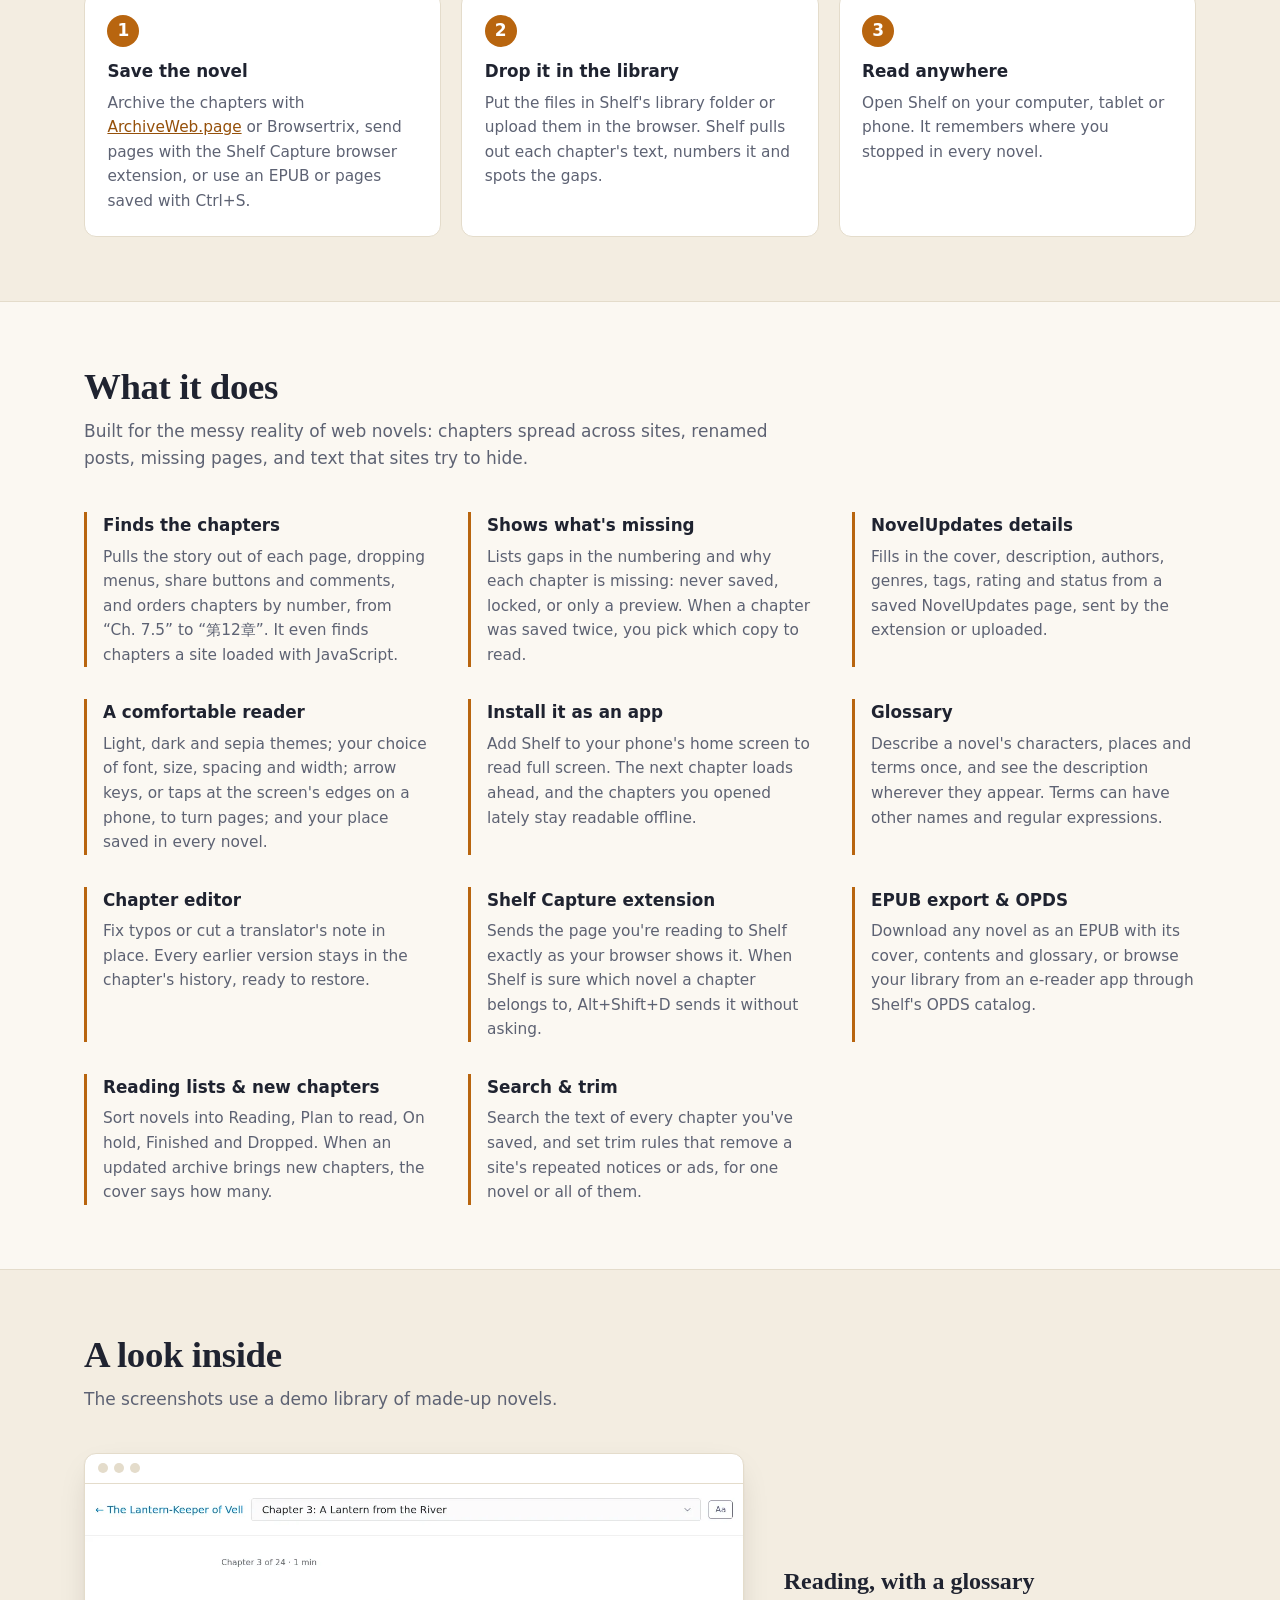
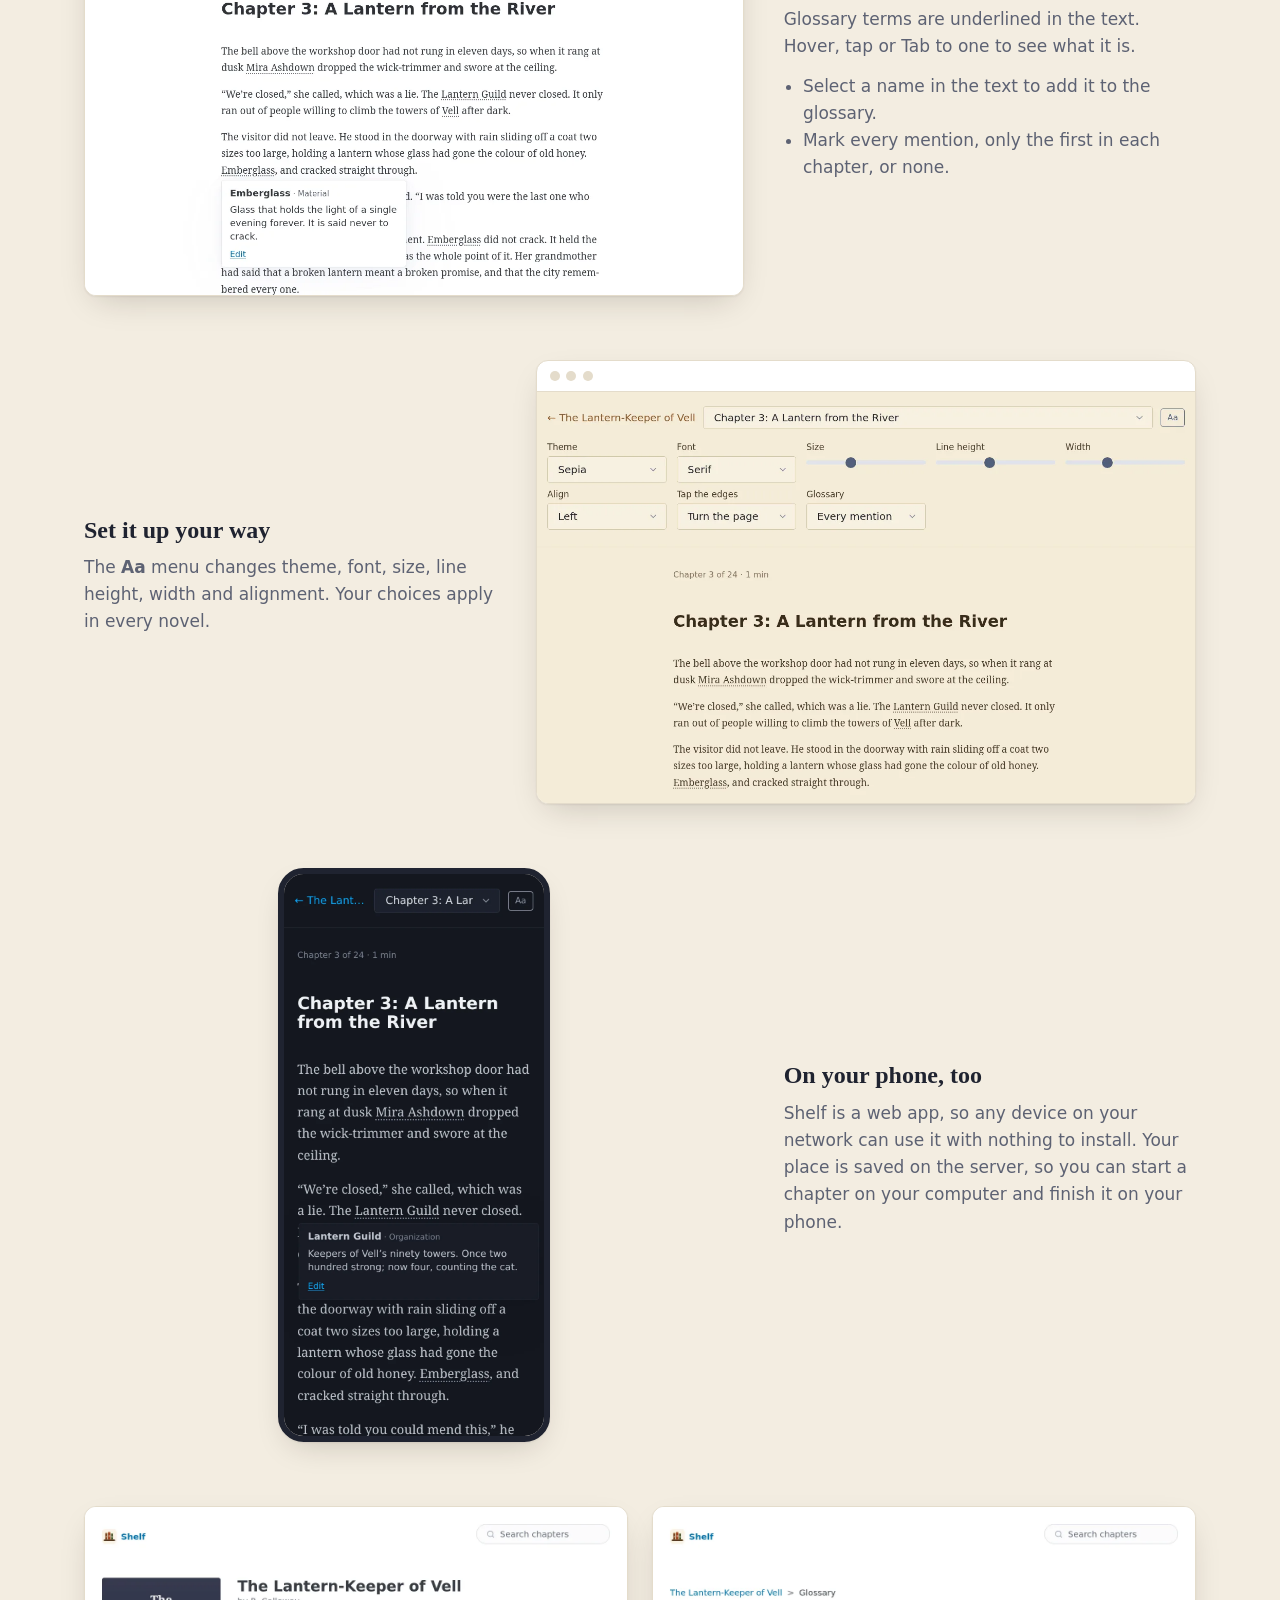
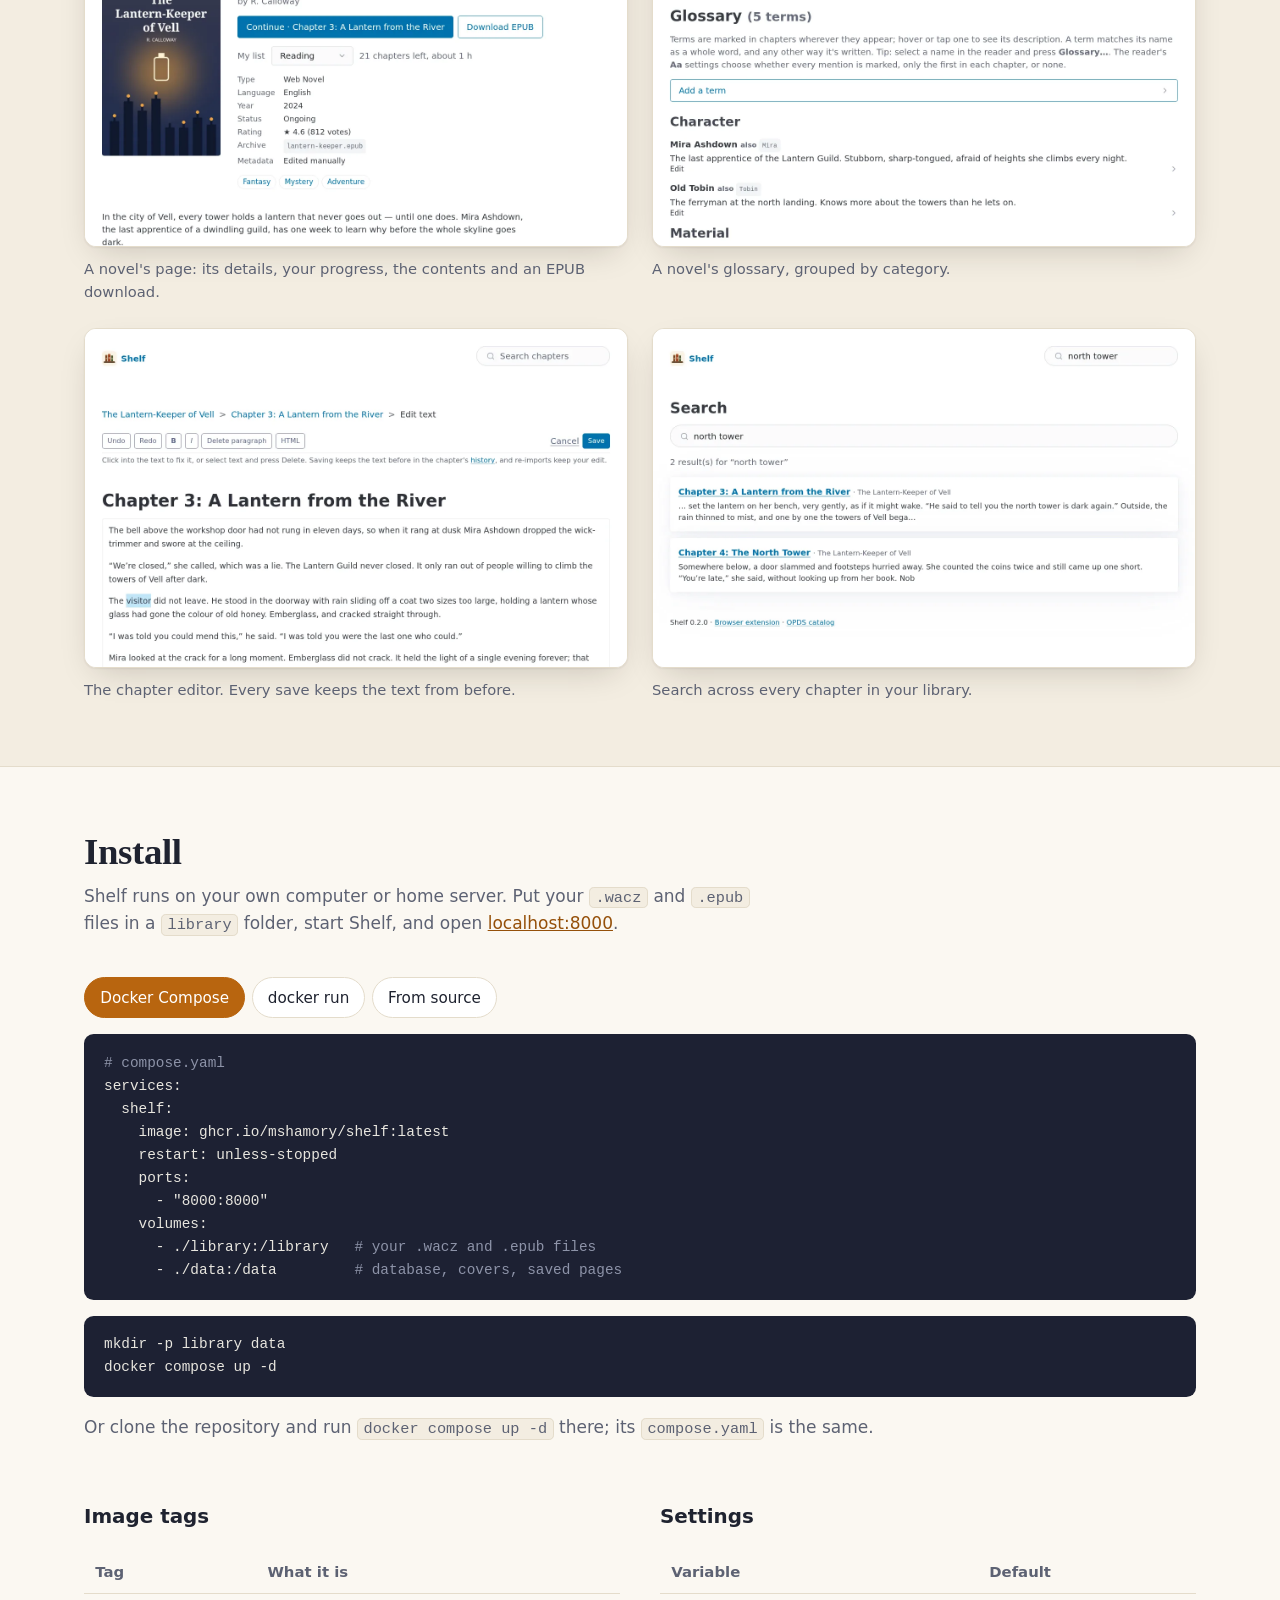
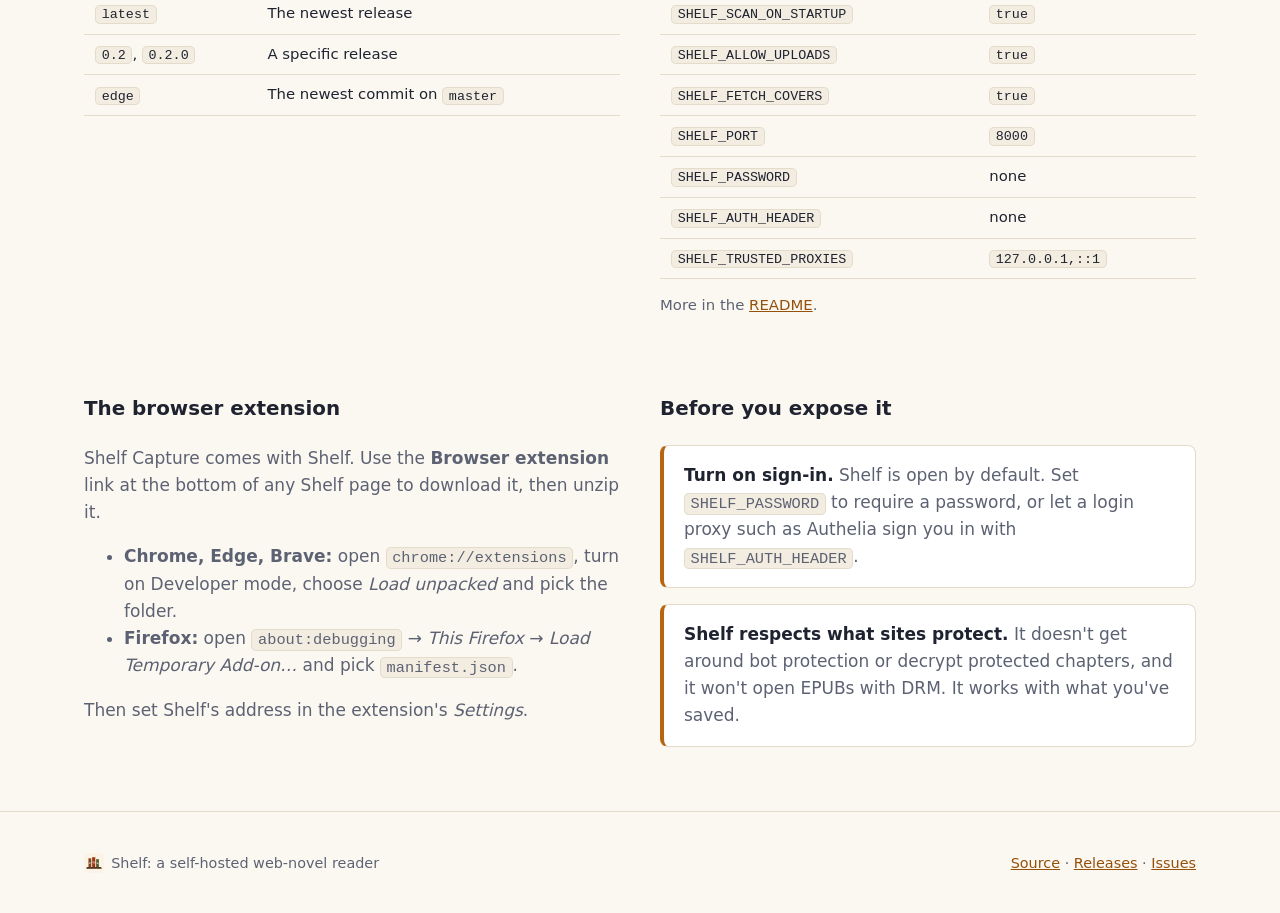
==== commit efe5261a: "Use the new icon across the app, website and extension The app's header and sign-in page, the offlin" ====
--- a/docs/index.html
+++ b/docs/index.html
@@ -8,7 +8,8 @@
 <meta property="og:title" content="Shelf">
 <meta property="og:description" content="A self-hosted reader for your web-novel archives.">
 <meta property="og:image" content="https://mshamory.github.io/Shelf/screenshots/library.webp">
-<link rel="icon" href="data:image/svg+xml,<svg xmlns='http://www.w3.org/2000/svg' viewBox='0 0 100 100'><text y='.9em' font-size='90'>📚</text></svg>">
+<link rel="icon" type="image/svg+xml" href="icon.svg">
+<link rel="apple-touch-icon" href="apple-touch-icon.png">
 <style>
 :root {
   color-scheme: light dark;
@@ -54,7 +55,9 @@
 header.top { position: sticky; top: 0; z-index: 10; background: color-mix(in srgb, var(--bg) 88%, transparent);
   backdrop-filter: blur(10px); border-bottom: 1px solid var(--line); }
 header.top .wrap { display: flex; align-items: center; gap: 1.5rem; height: 3.5rem; }
-.brand { font: 700 1.15rem var(--serif); color: var(--ink); text-decoration: none; margin-right: auto; }
+.brand { display: inline-flex; align-items: center; gap: .55rem; font: 700 1.15rem var(--serif); color: var(--ink); text-decoration: none; margin-right: auto; }
+.brand img, .foot-brand img { flex: none; }
+.foot-brand { display: inline-flex; align-items: center; gap: .45rem; }
 header nav { display: flex; gap: 1.25rem; font-size: .95rem; }
 header nav a { color: var(--muted); text-decoration: none; }
 header nav a:hover { color: var(--ink); }
@@ -139,7 +142,7 @@
 
 <header class="top">
   <div class="wrap">
-    <a class="brand" href="#">📚 Shelf</a>
+    <a class="brand" href="#"><img src="icon.svg" alt="" width="30" height="30">Shelf</a>
     <nav>
       <a href="#features">Features</a>
       <a href="#screenshots">Screenshots</a>
@@ -301,7 +304,7 @@
         <div class="table-wrap"><table>
           <tr><th>Tag</th><th>What it is</th></tr>
           <tr><td><code>latest</code></td><td>The newest release</td></tr>
-          <tr><td><code>0.1</code>, <code>0.1.0</code></td><td>A specific release</td></tr>
+          <tr><td><code>0.2</code>, <code>0.2.0</code></td><td>A specific release</td></tr>
           <tr><td><code>edge</code></td><td>The newest commit on <code>master</code></td></tr>
         </table></div>
       </div>
@@ -343,7 +346,7 @@
 
 <footer>
   <div class="wrap">
-    <span>📚 Shelf: a self-hosted web-novel reader</span>
+    <span class="foot-brand"><img src="icon.svg" alt="" width="20" height="20">Shelf: a self-hosted web-novel reader</span>
     <span><a href="https://github.com/mshamory/Shelf">Source</a> · <a href="https://github.com/mshamory/Shelf/releases">Releases</a> · <a href="https://github.com/mshamory/Shelf/issues">Issues</a></span>
   </div>
 </footer>
